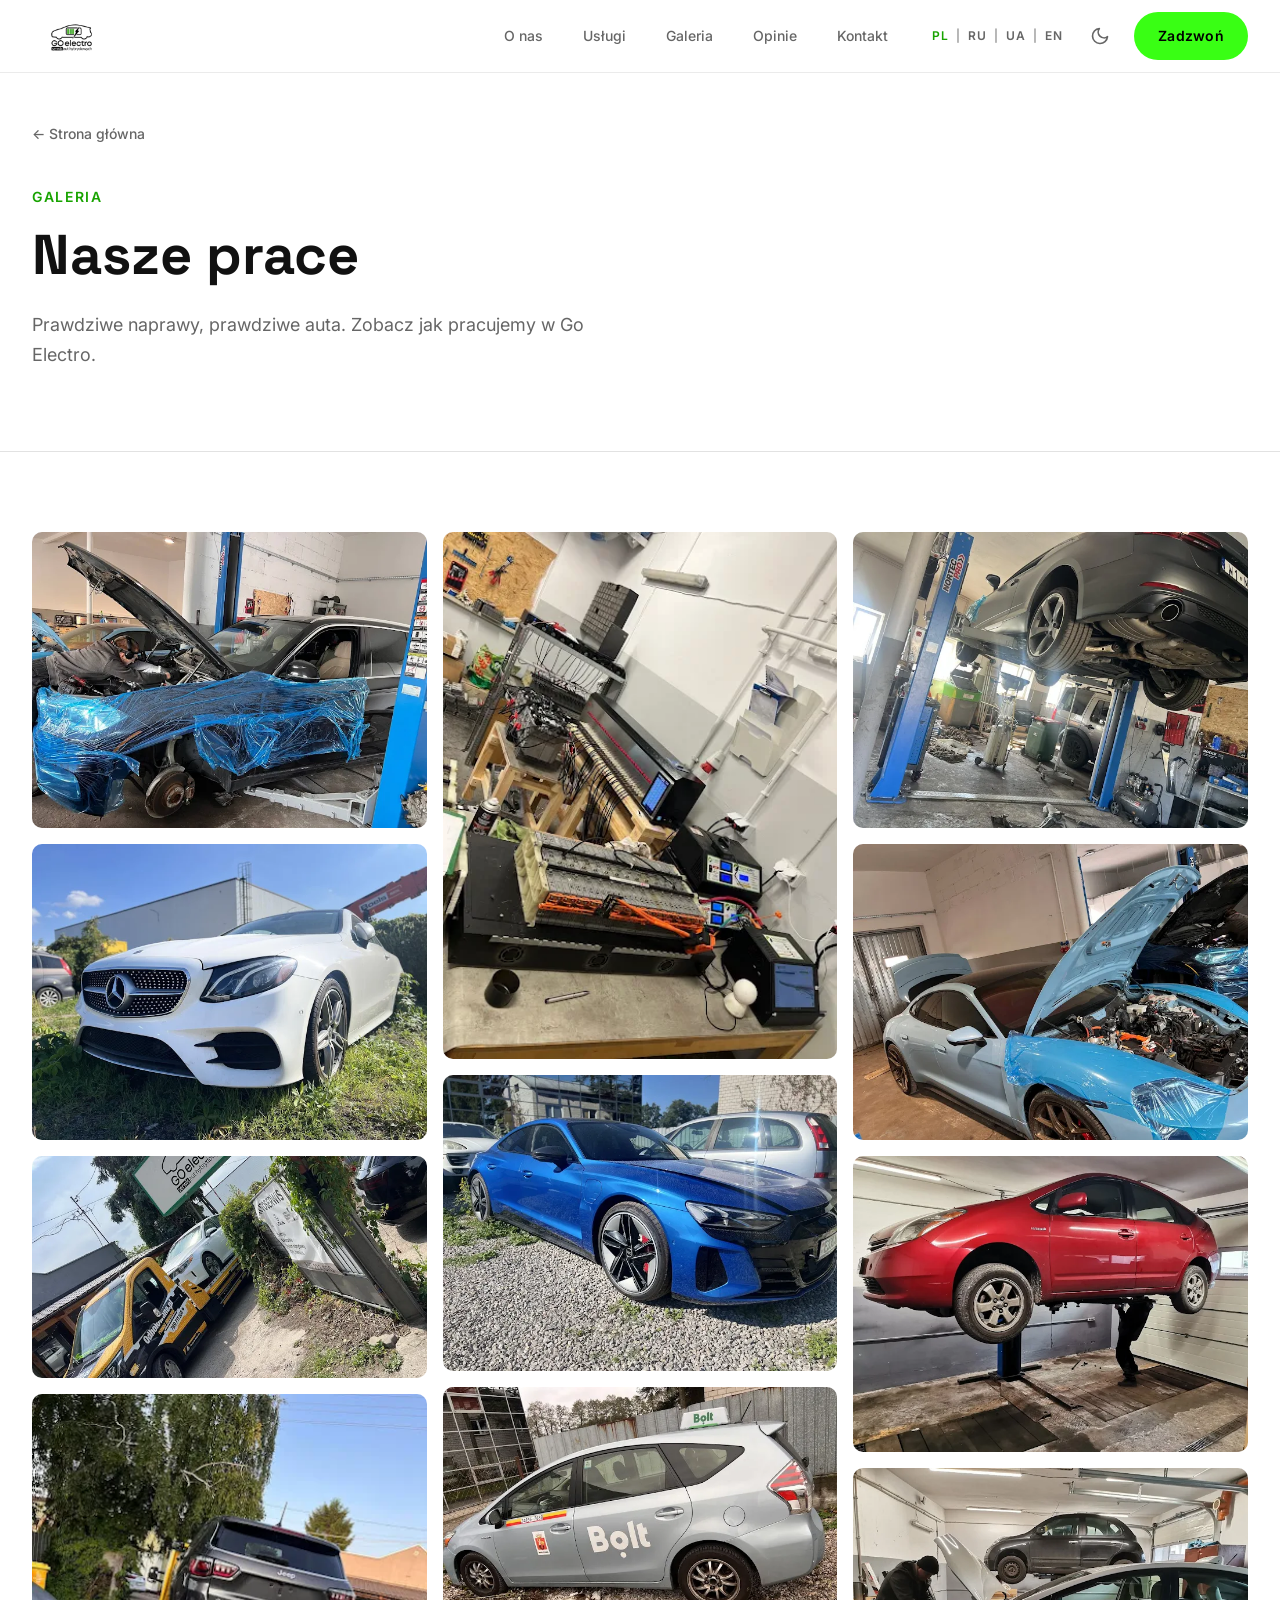
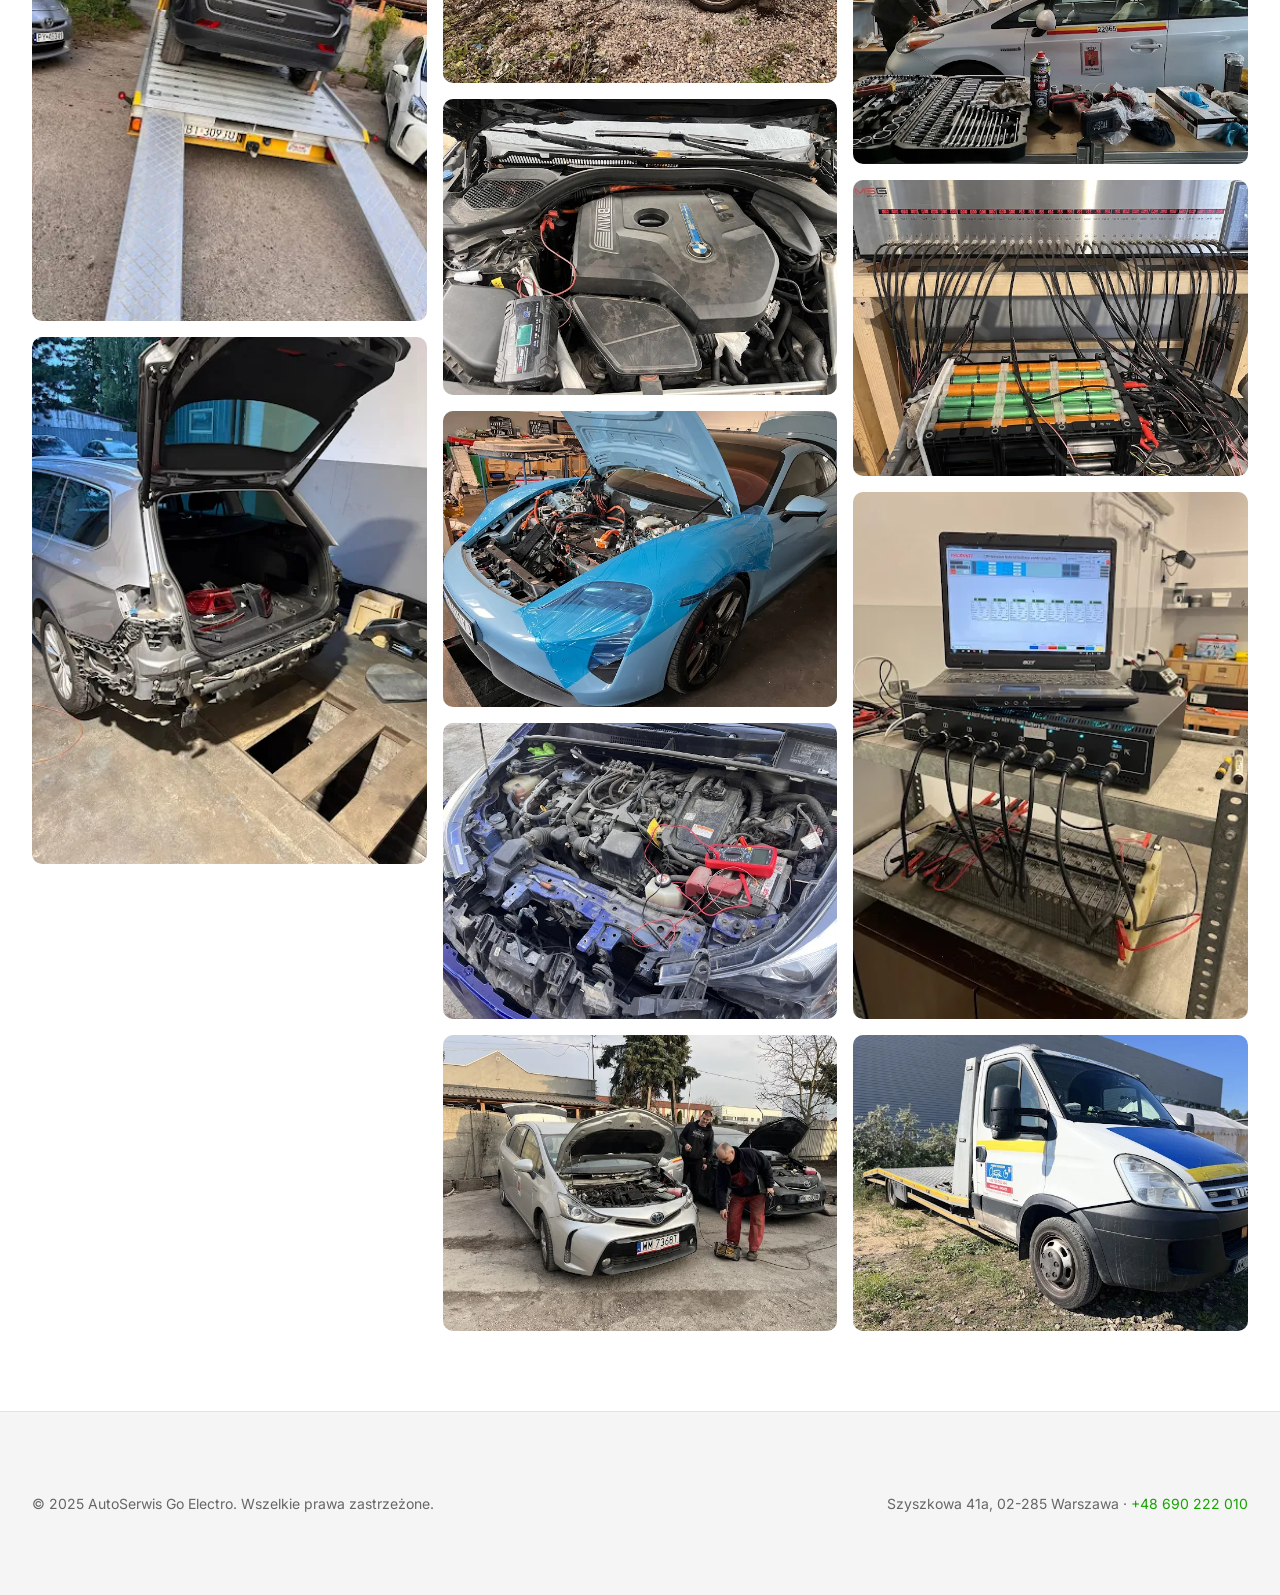
==== galeria.html @ cbf1beb3 "Kompleksowy redesign: karty usług ze zdjęciami, YouTube w O nas, 5 nowych podstron usług, 4 osobne s" ====
<!DOCTYPE html>
<html lang="pl" data-theme="light">
<head>
  <meta charset="UTF-8">
  <meta name="viewport" content="width=device-width, initial-scale=1.0">
  <title>Galeria – AutoSerwis Go Electro Warszawa</title>
  <meta name="description" content="Galeria zdjęć z warsztatu Go Electro – nasze prace, naprawiane auta hybrydowe i elektryczne w Warszawie Okęcie.">
  <link rel="preconnect" href="https://fonts.googleapis.com">
  <link rel="preconnect" href="https://fonts.gstatic.com" crossorigin>
  <link href="https://fonts.googleapis.com/css2?family=Inter:wght@400;500;600&family=Space+Grotesk:wght@500;600;700&display=swap" rel="stylesheet">
  <link rel="stylesheet" href="css/style.css">
  <link rel="stylesheet" href="css/subpage.css">
</head>
<body>
<header class="nav scrolled" id="nav">
  <div class="nav__inner container">
    <a href="index.html" class="nav__logo"><img src="assets/img/logo-transparent.png" alt="Go Electro" width="130" height="52"></a>
    <nav class="nav__links">
      <a href="o-nas.html">O nas</a>
      <a href="index.html#services">Usługi</a>
      <a href="galeria.html">Galeria</a>
      <a href="index.html#reviews">Opinie</a>
      <a href="kontakt.html">Kontakt</a>
    </nav>
    <div class="nav__tools">
      <div class="lang-switcher">
        <button class="lang-btn active" data-lang="pl">PL</button>
        <span>|</span>
        <button class="lang-btn" data-lang="ru">RU</button>
        <span>|</span>
        <button class="lang-btn" data-lang="ua">UA</button>
        <span>|</span>
        <button class="lang-btn" data-lang="en">EN</button>
      </div>
      <button class="theme-toggle" id="theme-toggle" aria-label="Przełącz motyw">
        <svg class="icon-moon" width="20" height="20" viewBox="0 0 24 24" fill="none" stroke="currentColor" stroke-width="2" stroke-linecap="round" stroke-linejoin="round"><path d="M21 12.79A9 9 0 1111.21 3 7 7 0 0021 12.79z"/></svg>
        <svg class="icon-sun"  width="20" height="20" viewBox="0 0 24 24" fill="none" stroke="currentColor" stroke-width="2" stroke-linecap="round" stroke-linejoin="round"><circle cx="12" cy="12" r="5"/><line x1="12" y1="1" x2="12" y2="3"/><line x1="12" y1="21" x2="12" y2="23"/><line x1="4.22" y1="4.22" x2="5.64" y2="5.64"/><line x1="18.36" y1="18.36" x2="19.78" y2="19.78"/><line x1="1" y1="12" x2="3" y2="12"/><line x1="21" y1="12" x2="23" y2="12"/><line x1="4.22" y1="19.78" x2="5.64" y2="18.36"/><line x1="18.36" y1="5.64" x2="19.78" y2="4.22"/></svg>
      </button>
      <a href="tel:+48690222010" class="btn btn--accent nav__cta"><span data-sub="cta">Zadzwoń</span></a>
    </div>
  </div>
</header>

<main>
  <section class="subpage-hero">
    <div class="container">
      <a href="index.html" class="subpage-back">← Strona główna</a>
      <p class="section__label">Galeria</p>
      <h1 class="subpage-hero__title">Nasze prace</h1>
      <p class="subpage-hero__sub">Prawdziwe naprawy, prawdziwe auta. Zobacz jak pracujemy w Go Electro.</p>
    </div>
  </section>

  <section class="section">
    <div class="container">
      <div class="gallery__grid" id="gallery-grid">
        <figure class="gallery__item"><img src="assets/img/gallery/g01.webp" alt="Warsztat Go Electro" loading="lazy"></figure>
        <figure class="gallery__item"><img src="assets/img/gallery/g02.webp" alt="Diagnostyka hybryd" loading="lazy"></figure>
        <figure class="gallery__item"><img src="assets/img/gallery/g03.webp" alt="Serwis silnika" loading="lazy"></figure>
        <figure class="gallery__item"><img src="assets/img/gallery/g04.webp" alt="Mechanik przy pracy" loading="lazy"></figure>
        <figure class="gallery__item"><img src="assets/img/gallery/g05.webp" alt="Toyota na podnośniku" loading="lazy"></figure>
        <figure class="gallery__item"><img src="assets/img/gallery/g06.webp" alt="Naprawa elektryki" loading="lazy"></figure>
        <figure class="gallery__item"><img src="assets/img/gallery/g07.webp" alt="Serwis Lexus" loading="lazy"></figure>
        <figure class="gallery__item"><img src="assets/img/gallery/g08.webp" alt="Wymiana rozrządu" loading="lazy"></figure>
        <figure class="gallery__item"><img src="assets/img/gallery/g09.webp" alt="Diagnostyka komputerowa" loading="lazy"></figure>
        <figure class="gallery__item"><img src="assets/img/gallery/g10.webp" alt="Mercedes w serwisie" loading="lazy"></figure>
        <figure class="gallery__item"><img src="assets/img/gallery/g11.webp" alt="Serwis BMW" loading="lazy"></figure>
        <figure class="gallery__item"><img src="assets/img/gallery/g12.webp" alt="Bateria HV" loading="lazy"></figure>
        <figure class="gallery__item"><img src="assets/img/gallery/g13.webp" alt="Naprawa hybrydy" loading="lazy"></figure>
        <figure class="gallery__item"><img src="assets/img/gallery/g14.webp" alt="Serwis elektryczny" loading="lazy"></figure>
        <figure class="gallery__item"><img src="assets/img/gallery/g15.webp" alt="Auto w warsztacie" loading="lazy"></figure>
        <figure class="gallery__item"><img src="assets/img/gallery/g16.webp" alt="Naprawa silnika" loading="lazy"></figure>
        <figure class="gallery__item"><img src="assets/img/gallery/g17.webp" alt="Wymiana oleju" loading="lazy"></figure>
        <figure class="gallery__item"><img src="assets/img/gallery/g18.webp" alt="Serwis hybrydy" loading="lazy"></figure>
        <figure class="gallery__item"><img src="assets/img/gallery/g19.webp" alt="Warsztat Go Electro" loading="lazy"></figure>
      </div>
    </div>
  </section>

  <!-- Lightbox -->
  <div class="lightbox" id="lightbox" aria-hidden="true" role="dialog" aria-label="Podgląd zdjęcia">
    <button class="lightbox__close" aria-label="Zamknij"><svg width="24" height="24" viewBox="0 0 24 24" fill="none" stroke="currentColor" stroke-width="2" stroke-linecap="round" stroke-linejoin="round"><line x1="18" y1="6" x2="6" y2="18"/><line x1="6" y1="6" x2="18" y2="18"/></svg></button>
    <button class="lightbox__prev" aria-label="Poprzednie"><svg width="24" height="24" viewBox="0 0 24 24" fill="none" stroke="currentColor" stroke-width="2" stroke-linecap="round" stroke-linejoin="round"><polyline points="15 18 9 12 15 6"/></svg></button>
    <div class="lightbox__img-wrap"><img src="" alt="" id="lightbox-img"></div>
    <button class="lightbox__next" aria-label="Następne"><svg width="24" height="24" viewBox="0 0 24 24" fill="none" stroke="currentColor" stroke-width="2" stroke-linecap="round" stroke-linejoin="round"><polyline points="9 18 15 12 9 6"/></svg></button>
  </div>
</main>

<footer class="footer">
  <div class="container">
    <div class="footer__bottom">
      <p>© 2025 AutoSerwis Go Electro. Wszelkie prawa zastrzeżone.</p>
      <p>Szyszkowa 41a, 02-285 Warszawa · <a href="tel:+48690222010">+48 690 222 010</a></p>
    </div>
  </div>
</footer>

<script>
/* Minimal lightbox for gallery page */
const html2 = document.documentElement;
html2.setAttribute('data-theme', localStorage.getItem('ge-theme') === 'dark' ? 'dark' : 'light');
document.getElementById('theme-toggle')?.addEventListener('click', () => {
  const d = html2.getAttribute('data-theme') === 'dark';
  html2.setAttribute('data-theme', d ? 'light' : 'dark');
  localStorage.setItem('ge-theme', d ? 'light' : 'dark');
});
/* language */
const lb = localStorage.getItem('ge-lang') || 'pl';
document.querySelectorAll('.lang-btn').forEach(b => {
  b.classList.toggle('active', b.dataset.lang === lb);
  b.addEventListener('click', () => {
    document.querySelectorAll('.lang-btn').forEach(x => x.classList.remove('active'));
    b.classList.add('active');
    localStorage.setItem('ge-lang', b.dataset.lang);
  });
});
/* lightbox */
const items = Array.from(document.querySelectorAll('.gallery__item img'));
const lightbox = document.getElementById('lightbox');
const lbImg = document.getElementById('lightbox-img');
let cur = 0;
function openLb(i) { cur = i; lbImg.src = items[i].src; lbImg.alt = items[i].alt; lightbox.classList.add('open'); lightbox.setAttribute('aria-hidden','false'); }
function closeLb() { lightbox.classList.remove('open'); lightbox.setAttribute('aria-hidden','true'); }
items.forEach((img, i) => img.parentElement.addEventListener('click', () => openLb(i)));
document.querySelector('.lightbox__close').addEventListener('click', closeLb);
document.querySelector('.lightbox__prev').addEventListener('click', () => openLb((cur - 1 + items.length) % items.length));
document.querySelector('.lightbox__next').addEventListener('click', () => openLb((cur + 1) % items.length));
lightbox.addEventListener('click', e => { if (e.target === lightbox) closeLb(); });
document.addEventListener('keydown', e => { if (!lightbox.classList.contains('open')) return; if (e.key === 'Escape') closeLb(); if (e.key === 'ArrowLeft') openLb((cur-1+items.length)%items.length); if (e.key === 'ArrowRight') openLb((cur+1)%items.length); });
</script>
</body>
</html>
---- css/style.css ----
/* ============================================================
   DESIGN TOKENS — light (default) + dark mode
   ============================================================ */
:root {
  --c-bg:           #ffffff;
  --c-bg-alt:       #f5f5f5;
  --c-surface:      #ffffff;
  --c-surface-2:    #f0f0f0;
  --c-border:       #e2e2e2;
  --c-accent:       #18a300;
  --c-accent-btn:   #39FF14;
  --c-accent-glow:  rgba(24,163,0,0.10);
  --c-text:         #111111;
  --c-text-muted:   #666666;
  --c-white:        #ffffff;
  --c-nav-bg:       rgba(255,255,255,0.96);
  --c-nav-border:   rgba(0,0,0,0.08);

  --font-display: 'Space Grotesk', sans-serif;
  --font-body:    'Inter', sans-serif;

  --text-sm:    0.875rem;
  --text-base:  1rem;
  --text-lg:    1.125rem;
  --text-xl:    1.375rem;
  --text-2xl:   1.75rem;
  --text-3xl:   2.25rem;
  --text-hero:  clamp(2.75rem, 7vw, 5.5rem);

  --sp-xs:  0.5rem;
  --sp-sm:  1rem;
  --sp-md:  1.5rem;
  --sp-lg:  2.5rem;
  --sp-xl:  5rem;
  --sp-2xl: 8rem;

  --r-sm:   4px;
  --r-md:   10px;
  --r-lg:   20px;
  --r-pill: 9999px;

  --ease:       cubic-bezier(0.16, 1, 0.3, 1);
  --dur-fast:   180ms;
  --dur-base:   340ms;

  --shadow-sm:   0 1px 4px rgba(0,0,0,0.08);
  --shadow-card: 0 4px 24px rgba(0,0,0,0.08);
  --shadow-glow: 0 0 28px rgba(57,255,20,0.35);

  --container:    1280px;
  --gutter:       clamp(1rem, 4vw, 2rem);
}

[data-theme="dark"] {
  --c-bg:           #0a0a0a;
  --c-bg-alt:       #111111;
  --c-surface:      #111111;
  --c-surface-2:    #1a1a1a;
  --c-border:       #242424;
  --c-accent:       #39FF14;
  --c-accent-btn:   #39FF14;
  --c-accent-glow:  rgba(57,255,20,0.12);
  --c-text:         #f0f0f0;
  --c-text-muted:   #888888;
  --c-nav-bg:       rgba(17,17,17,0.96);
  --c-nav-border:   rgba(255,255,255,0.06);
  --shadow-card:    0 4px 32px rgba(0,0,0,0.55);
}

/* ============================================================
   RESET & BASE
   ============================================================ */
*, *::before, *::after { box-sizing: border-box; margin: 0; padding: 0; }

html {
  scroll-behavior: smooth;
  scroll-padding-top: 72px;
}

body {
  background: var(--c-bg);
  color: var(--c-text);
  font-family: var(--font-body);
  font-size: var(--text-base);
  line-height: 1.65;
  -webkit-font-smoothing: antialiased;
  overflow-x: hidden;
  transition: background var(--dur-base) var(--ease), color var(--dur-base) var(--ease);
}

img, video, iframe { display: block; max-width: 100%; }
a { color: inherit; text-decoration: none; }
blockquote { font-style: italic; }
button { cursor: pointer; border: none; background: none; font: inherit; }

/* ============================================================
   UTILITIES
   ============================================================ */
.container {
  width: 100%;
  max-width: var(--container);
  margin-inline: auto;
  padding-inline: var(--gutter);
}

.section          { padding-block: var(--sp-xl); }
.section--alt     { background: var(--c-bg-alt); }

.section__label {
  font-size: var(--text-sm);
  font-weight: 600;
  letter-spacing: 0.12em;
  text-transform: uppercase;
  color: var(--c-accent);
  margin-bottom: var(--sp-sm);
}

.section__title {
  font-family: var(--font-display);
  font-size: var(--text-3xl);
  font-weight: 700;
  line-height: 1.15;
  color: var(--c-text);
  margin-bottom: var(--sp-md);
}

.section__sub {
  font-size: var(--text-lg);
  color: var(--c-text-muted);
  max-width: 540px;
  margin-bottom: var(--sp-lg);
}

.text-muted { color: var(--c-text-muted); }

/* ============================================================
   BUTTONS
   ============================================================ */
.btn {
  display: inline-flex;
  align-items: center;
  gap: var(--sp-xs);
  padding: 0.75rem 1.5rem;
  border-radius: var(--r-pill);
  font-family: var(--font-body);
  font-size: var(--text-sm);
  font-weight: 600;
  letter-spacing: 0.02em;
  transition: all var(--dur-base) var(--ease);
  white-space: nowrap;
}

.btn--accent {
  background: var(--c-accent-btn);
  color: #000;
}
.btn--accent:hover, .btn--accent:focus-visible {
  box-shadow: var(--shadow-glow);
  transform: translateY(-2px);
}

.btn--outline {
  background: transparent;
  color: var(--c-text);
  border: 1.5px solid var(--c-border);
}
.btn--outline:hover, .btn--outline:focus-visible {
  border-color: var(--c-accent);
  color: var(--c-accent);
  transform: translateY(-2px);
}

.btn--outline-white {
  background: transparent;
  color: #fff;
  border: 1.5px solid rgba(255,255,255,0.5);
}
.btn--outline-white:hover {
  border-color: #fff;
  background: rgba(255,255,255,0.1);
  transform: translateY(-2px);
}

.btn--lg { padding: 1rem 2rem; font-size: var(--text-base); }

/* ============================================================
   NAV
   ============================================================ */
.nav {
  position: fixed;
  top: 0; left: 0; right: 0;
  z-index: 1000;
  transition: background var(--dur-base) var(--ease),
              box-shadow var(--dur-base) var(--ease);
}

.nav.scrolled {
  background: var(--c-nav-bg);
  backdrop-filter: blur(16px);
  -webkit-backdrop-filter: blur(16px);
  box-shadow: 0 1px 0 var(--c-nav-border);
}

.nav__inner {
  display: flex;
  align-items: center;
  gap: var(--sp-md);
  height: 72px;
}

.nav__logo img {
  height: 80px;
  width: auto;
}

[data-theme="dark"] .nav__logo img,
[data-theme="dark"] .footer__logo img {
  filter: brightness(0) invert(1);
}

.nav__links {
  display: flex;
  align-items: center;
  gap: var(--sp-lg);
  margin-left: auto;
}

.nav__links a {
  font-size: var(--text-sm);
  font-weight: 500;
  color: var(--c-text-muted);
  position: relative;
  transition: color var(--dur-fast) var(--ease);
}
.nav__links a::after {
  content: '';
  position: absolute;
  bottom: -4px; left: 0; right: 0;
  height: 2px;
  background: var(--c-accent);
  transform: scaleX(0);
  transition: transform var(--dur-fast) var(--ease);
  border-radius: 2px;
}
.nav__links a:hover { color: var(--c-text); }
.nav__links a:hover::after { transform: scaleX(1); }

/* Nav on hero (transparent) — white links */
.nav:not(.scrolled) .nav__links a { color: rgba(255,255,255,0.75); }
.nav:not(.scrolled) .nav__links a:hover { color: #fff; }

.nav__tools {
  display: flex;
  align-items: center;
  gap: var(--sp-sm);
  margin-left: var(--sp-sm);
}

/* Language switcher */
.lang-switcher {
  display: flex;
  align-items: center;
  gap: 4px;
  font-size: 0.75rem;
  color: var(--c-text-muted);
}

.nav:not(.scrolled) .lang-switcher { color: rgba(255,255,255,0.5); }

.lang-btn {
  font-size: 0.75rem;
  font-weight: 600;
  font-family: var(--font-body);
  color: var(--c-text-muted);
  padding: 2px 4px;
  border-radius: var(--r-sm);
  transition: color var(--dur-fast) var(--ease);
  letter-spacing: 0.04em;
}
.lang-btn:hover { color: var(--c-text); }
.lang-btn.active { color: var(--c-accent); }
.nav:not(.scrolled) .lang-btn { color: rgba(255,255,255,0.5); }
.nav:not(.scrolled) .lang-btn.active { color: var(--c-accent-btn); }

/* Dark mode toggle */
.theme-toggle {
  width: 36px;
  height: 36px;
  display: flex;
  align-items: center;
  justify-content: center;
  color: var(--c-text-muted);
  border-radius: 50%;
  transition: background var(--dur-fast) var(--ease), color var(--dur-fast) var(--ease);
}
.theme-toggle:hover { background: var(--c-surface-2); color: var(--c-text); }

.nav:not(.scrolled) .theme-toggle { color: rgba(255,255,255,0.7); }
.nav:not(.scrolled) .theme-toggle:hover { background: rgba(255,255,255,0.1); color: #fff; }

.icon-sun  { display: none; }
.icon-moon { display: block; }
[data-theme="dark"] .icon-sun  { display: block; }
[data-theme="dark"] .icon-moon { display: none; }

/* Hamburger */
.nav__hamburger {
  display: none;
  flex-direction: column;
  gap: 5px;
  padding: 4px;
}
.nav__hamburger span {
  display: block;
  width: 24px; height: 2px;
  background: var(--c-text);
  border-radius: 2px;
  transition: all var(--dur-fast) var(--ease);
}
.nav:not(.scrolled) .nav__hamburger span { background: #fff; }

.nav__hamburger[aria-expanded="true"] span:nth-child(1) { transform: translateY(7px) rotate(45deg); }
.nav__hamburger[aria-expanded="true"] span:nth-child(2) { opacity: 0; }
.nav__hamburger[aria-expanded="true"] span:nth-child(3) { transform: translateY(-7px) rotate(-45deg); }

.nav__mobile {
  display: none;
  flex-direction: column;
  background: var(--c-bg);
  padding: var(--sp-md) var(--gutter) var(--sp-lg);
  border-top: 1px solid var(--c-border);
}
.nav__mobile.open { display: flex; }

.nav__mobile-lang {
  display: flex;
  align-items: center;
  gap: 6px;
  padding-bottom: var(--sp-md);
  border-bottom: 1px solid var(--c-border);
  margin-bottom: var(--sp-sm);
  color: var(--c-text-muted);
  font-size: 0.75rem;
}

.nav__mobile a {
  padding: var(--sp-sm) 0;
  font-size: var(--text-lg);
  font-weight: 500;
  border-bottom: 1px solid var(--c-border);
  color: var(--c-text);
}
.nav__mobile .btn {
  margin-top: var(--sp-md);
  justify-content: center;
  width: 100%;
}

/* ============================================================
   HERO
   ============================================================ */
.hero {
  position: relative;
  min-height: 100svh;
  display: flex;
  align-items: center;
  overflow: hidden;
}

/* Ken Burns slideshow */
.hero__slides {
  position: absolute;
  inset: 0;
  z-index: 0;
  background: #ffffff;
}

.hero__slide {
  position: absolute;
  inset: 0;
  background-size: cover;
  background-position: center;
  opacity: 0;
  animation: kenBurns 15s ease-in-out infinite;
  will-change: transform, opacity;
}

.hero__slide--1 {
  background-image: url('../assets/img/hero-1.webp');
  animation-delay: -1s;
}
.hero__slide--2 {
  background-image: url('../assets/img/hero-2.webp');
  animation-delay: 4s;
}
.hero__slide--3 {
  background-image: url('../assets/img/hero-3.webp');
  animation-delay: 9s;
}

@keyframes kenBurns {
  0%     { opacity: 0;   transform: scale(1.00); }
  6.67%  { opacity: 1;   transform: scale(1.02); }
  33.33% { opacity: 1;   transform: scale(1.08); }
  40%    { opacity: 0;   transform: scale(1.08); }
  100%   { opacity: 0;   transform: scale(1.00); }
}

.hero__overlay {
  position: absolute;
  inset: 0;
  background: linear-gradient(
    to right,
    rgba(0,0,0,0.75) 0%,
    rgba(0,0,0,0.40) 60%,
    rgba(0,0,0,0.10) 100%
  );
}

/* Smooth transition hero → white section */
.hero::after {
  content: '';
  position: absolute;
  bottom: 0; left: 0; right: 0;
  height: 100px;
  background: linear-gradient(to bottom, transparent, var(--c-bg));
  z-index: 2;
  pointer-events: none;
}

.hero__content {
  position: relative;
  z-index: 1;
  padding-top: 96px;
  padding-bottom: var(--sp-2xl);
  max-width: 680px;
}

.hero__title {
  font-family: var(--font-display);
  font-size: var(--text-hero);
  font-weight: 700;
  line-height: 1.05;
  color: #ffffff;
  letter-spacing: -0.02em;
  margin-bottom: var(--sp-md);
  text-shadow: 0 2px 8px rgba(0,0,0,0.50);
}
.hero__title em {
  font-style: normal;
  color: var(--c-accent-btn);
  text-shadow: 0 2px 12px rgba(0,0,0,0.40);
}

.hero__sub {
  font-size: var(--text-lg);
  color: rgba(255,255,255,0.90);
  margin-bottom: var(--sp-lg);
  max-width: 460px;
  line-height: 1.7;
  text-shadow: 0 1px 6px rgba(0,0,0,0.45);
}

.hero__actions {
  display: flex;
  gap: var(--sp-sm);
  flex-wrap: wrap;
}

.hero__scroll-hint {
  position: absolute;
  bottom: var(--sp-lg);
  left: 50%;
  transform: translateX(-50%);
  z-index: 3;
}
.hero__scroll-hint span {
  display: block;
  width: 1px; height: 48px;
  background: linear-gradient(to bottom, transparent, var(--c-accent-btn));
  animation: scrollHint 2s ease-in-out infinite;
}
@keyframes scrollHint {
  0%, 100% { opacity: 0; transform: scaleY(0); transform-origin: top; }
  50%       { opacity: 1; transform: scaleY(1); transform-origin: top; }
}

/* ============================================================
   ABOUT
   ============================================================ */
.about__grid {
  display: grid;
  grid-template-columns: 1fr 340px;
  gap: var(--sp-2xl);
  align-items: start;
}

.about__desc {
  color: var(--c-text-muted);
  font-size: var(--text-lg);
  line-height: 1.75;
  margin-bottom: var(--sp-lg);
}

.about__pillars {
  display: flex;
  flex-direction: column;
  gap: var(--sp-md);
}

.about__pillar {
  display: flex;
  gap: var(--sp-md);
  align-items: flex-start;
}

.about__pillar-icon {
  flex-shrink: 0;
  width: 48px; height: 48px;
  display: flex;
  align-items: center;
  justify-content: center;
  background: var(--c-accent-glow);
  border: 1px solid color-mix(in srgb, var(--c-accent) 25%, transparent);
  border-radius: var(--r-md);
  color: var(--c-accent);
}

.about__pillar strong {
  display: block;
  font-family: var(--font-display);
  font-size: var(--text-lg);
  font-weight: 600;
  color: var(--c-text);
  margin-bottom: 4px;
}
.about__pillar p {
  font-size: var(--text-sm);
  color: var(--c-text-muted);
  line-height: 1.65;
}

.about__video {
  border-radius: var(--r-lg);
  overflow: hidden;
  border: 1px solid var(--c-border);
  box-shadow: var(--shadow-card);
  background: #000;
  position: sticky;
  top: 88px;
}
.about__video iframe {
  display: block;
  width: 100%;
  aspect-ratio: 9 / 16;
  border: none;
}

/* ============================================================
   SERVICES
   ============================================================ */
.services__grid {
  display: grid;
  grid-template-columns: repeat(4, 1fr);
  gap: var(--sp-md);
}

.service-card {
  background: var(--c-surface);
  border: 1px solid var(--c-border);
  border-radius: var(--r-lg);
  padding: 0;
  overflow: hidden;
  transition: border-color var(--dur-base) var(--ease),
              transform var(--dur-base) var(--ease),
              box-shadow var(--dur-base) var(--ease);
  display: block;
  color: inherit;
}

.service-card:hover {
  border-color: color-mix(in srgb, var(--c-accent) 50%, transparent);
  transform: translateY(-4px);
  box-shadow: var(--shadow-card);
}

.service-card__img {
  width: 100%;
  height: 180px;
  object-fit: cover;
  display: block;
  transition: transform var(--dur-base) var(--ease);
}
.service-card:hover .service-card__img { transform: scale(1.04); }

.service-card__body {
  padding: var(--sp-md);
}

.service-card h3 {
  font-family: var(--font-display);
  font-size: var(--text-lg);
  font-weight: 600;
  color: var(--c-text);
  margin-bottom: 8px;
  line-height: 1.3;
}
.service-card p {
  font-size: var(--text-sm);
  color: var(--c-text-muted);
  line-height: 1.65;
}

/* ============================================================
   BRANDS — MARQUEE
   ============================================================ */
.brands { padding-block: var(--sp-xl); }

.brands__marquee-wrap {
  overflow: hidden;
  margin-block: var(--sp-lg);
  mask: linear-gradient(to right, transparent 0%, black 8%, black 92%, transparent 100%);
  -webkit-mask: linear-gradient(to right, transparent 0%, black 8%, black 92%, transparent 100%);
}

.brands__marquee {
  display: flex;
  gap: 3rem;
  width: max-content;
  animation: marquee 22s linear infinite;
}

.brands__marquee span {
  font-family: var(--font-display);
  font-size: clamp(1.25rem, 2.5vw, 1.75rem);
  font-weight: 600;
  color: var(--c-text-muted);
  letter-spacing: 0.05em;
  text-transform: uppercase;
  white-space: nowrap;
  transition: color var(--dur-fast) var(--ease);
}
.brands__marquee span:hover { color: var(--c-text); }
.brands__more { color: var(--c-accent) !important; font-style: italic; }

@keyframes marquee {
  from { transform: translateX(0); }
  to   { transform: translateX(-50%); }
}

.brands__sub {
  font-size: var(--text-base);
  color: var(--c-text-muted);
  line-height: 1.7;
  max-width: 720px;
}

/* ============================================================
   EWAKUACJA
   ============================================================ */
.evac__grid {
  display: grid;
  grid-template-columns: 1fr 1.2fr;
  gap: var(--sp-2xl);
  align-items: center;
}

.evac__desc {
  font-size: var(--text-lg);
  color: var(--c-text-muted);
  line-height: 1.75;
  margin-bottom: var(--sp-sm);
}

.evac__price {
  margin-bottom: var(--sp-lg);
}

.evac__price-tag {
  display: inline-block;
  font-family: var(--font-display);
  font-size: var(--text-xl);
  font-weight: 600;
  color: var(--c-accent);
}

.evac__photos {
  display: grid;
  grid-template-columns: 1fr;
  gap: var(--sp-sm);
}

.evac__photo--main {
  width: 100%;
  height: 300px;
  object-fit: cover;
  border-radius: var(--r-lg);
  box-shadow: var(--shadow-card);
}

.evac__photos-sm {
  display: grid;
  grid-template-columns: 1fr 1fr;
  gap: var(--sp-sm);
}

.evac__photos-sm img {
  width: 100%;
  height: 160px;
  object-fit: cover;
  border-radius: var(--r-md);
  box-shadow: var(--shadow-card);
}

/* ============================================================
   VIDEO
   ============================================================ */
.video__grid {
  display: grid;
  grid-template-columns: repeat(5, 1fr);
  gap: var(--sp-md);
}

.video__item {
  position: relative;
  aspect-ratio: 9 / 16;
  background: var(--c-surface-2);
  border-radius: var(--r-lg);
  overflow: hidden;
  border: 1px solid var(--c-border);
}
.video__item iframe {
  position: absolute;
  inset: 0;
  width: 100%; height: 100%;
  border: none;
}

/* ============================================================
   GALLERY
   ============================================================ */
.gallery__grid {
  columns: 3;
  column-gap: var(--sp-sm);
}

.gallery__item {
  break-inside: avoid;
  margin-bottom: var(--sp-sm);
  overflow: hidden;
  border-radius: var(--r-md);
  cursor: pointer;
}
.gallery__item img {
  width: 100%; height: auto;
  display: block;
  transition: transform var(--dur-base) var(--ease);
}
.gallery__item:hover img { transform: scale(1.04); }
.gallery__item--hidden { display: none; }

.gallery__more { text-align: center; margin-top: var(--sp-lg); }

/* Lightbox */
.lightbox {
  position: fixed;
  inset: 0;
  z-index: 2000;
  background: rgba(0,0,0,0.97);
  display: flex;
  align-items: center;
  justify-content: center;
  opacity: 0;
  pointer-events: none;
  transition: opacity var(--dur-base) var(--ease);
}
.lightbox.open { opacity: 1; pointer-events: all; }

.lightbox__img-wrap img {
  max-width: 90vw;
  max-height: 90vh;
  object-fit: contain;
  border-radius: var(--r-md);
  transition: opacity 0.12s ease;
}

.lightbox__close,
.lightbox__prev,
.lightbox__next {
  position: absolute;
  background: rgba(255,255,255,0.10);
  color: #fff;
  border-radius: 50%;
  width: 48px; height: 48px;
  display: flex;
  align-items: center;
  justify-content: center;
  transition: background var(--dur-fast) var(--ease);
}
.lightbox__close:hover,
.lightbox__prev:hover,
.lightbox__next:hover { background: rgba(255,255,255,0.22); }

.lightbox__close { top: var(--sp-lg); right: var(--sp-lg); }
.lightbox__prev  { left: var(--sp-lg); top: 50%; transform: translateY(-50%); }
.lightbox__next  { right: var(--sp-lg); top: 50%; transform: translateY(-50%); }

/* ============================================================
   REVIEWS
   ============================================================ */
.reviews__summary {
  display: flex;
  align-items: center;
  gap: var(--sp-md);
  margin-bottom: var(--sp-lg);
}

.reviews__score {
  font-family: var(--font-display);
  font-size: 3.5rem;
  font-weight: 700;
  line-height: 1;
  color: var(--c-text);
}

.reviews__stars {
  font-size: 1.3rem;
  color: var(--c-accent);
  letter-spacing: 3px;
  line-height: 1;
  margin-bottom: 4px;
}

.reviews__count {
  font-size: var(--text-sm);
  color: var(--c-text-muted);
}

.reviews__grid {
  display: grid;
  grid-template-columns: repeat(3, 1fr);
  gap: var(--sp-md);
}

.review-card {
  background: var(--c-surface);
  border: 1px solid var(--c-border);
  border-radius: var(--r-lg);
  padding: var(--sp-lg);
  box-shadow: var(--shadow-sm);
  transition: border-color var(--dur-base) var(--ease),
              box-shadow var(--dur-base) var(--ease);
}
.review-card:hover {
  border-color: color-mix(in srgb, var(--c-accent) 40%, transparent);
  box-shadow: var(--shadow-card);
}

.review-card__stars {
  color: var(--c-accent);
  font-size: 1.1rem;
  letter-spacing: 2px;
  margin-bottom: var(--sp-sm);
}

.review-card blockquote {
  font-size: var(--text-base);
  line-height: 1.7;
  color: var(--c-text-muted);
  margin-bottom: var(--sp-md);
}

.review-card__author {
  font-family: var(--font-display);
  font-size: var(--text-sm);
  font-weight: 600;
  color: var(--c-text);
}

/* ============================================================
   CONTACT
   ============================================================ */
.contact__grid {
  display: grid;
  grid-template-columns: 1fr 1.4fr;
  gap: var(--sp-2xl);
  align-items: start;
}

.contact__block {
  display: flex;
  gap: var(--sp-md);
  align-items: flex-start;
  padding-bottom: var(--sp-lg);
  border-bottom: 1px solid var(--c-border);
  margin-bottom: var(--sp-lg);
}

.contact__icon { color: var(--c-accent); flex-shrink: 0; margin-top: 2px; }

.contact__block strong {
  display: block;
  font-family: var(--font-display);
  font-size: var(--text-sm);
  font-weight: 600;
  color: var(--c-text);
  margin-bottom: 4px;
  text-transform: uppercase;
  letter-spacing: 0.06em;
}
.contact__block p {
  font-size: var(--text-base);
  color: var(--c-text-muted);
  line-height: 1.6;
}

.contact__tel {
  font-family: var(--font-display);
  font-size: var(--text-2xl);
  font-weight: 600;
  color: var(--c-accent);
  transition: opacity var(--dur-fast) var(--ease);
}
.contact__tel:hover { opacity: 0.75; }

.contact__cta { margin-top: var(--sp-md); }

.contact__map {
  border-radius: var(--r-lg);
  overflow: hidden;
  border: 1px solid var(--c-border);
  box-shadow: var(--shadow-card);
}
.contact__map iframe {
  width: 100%; height: 420px;
  border: none;
  display: block;
}

/* ============================================================
   FOOTER
   ============================================================ */
.footer {
  background: var(--c-bg-alt);
  padding-block: var(--sp-xl);
  border-top: 1px solid var(--c-border);
}

.footer__top {
  display: flex;
  align-items: center;
  justify-content: space-between;
  padding-bottom: var(--sp-lg);
  border-bottom: 1px solid var(--c-border);
  margin-bottom: var(--sp-lg);
  gap: var(--sp-md);
  flex-wrap: wrap;
}

.footer__logo img { height: 38px; width: auto; }

.footer__social {
  display: flex;
  align-items: center;
  gap: var(--sp-md);
}
.footer__social a {
  color: var(--c-text-muted);
  display: flex;
  align-items: center;
  transition: color var(--dur-fast) var(--ease);
}
.footer__social a:hover { color: var(--c-accent); }

.footer__bottom {
  display: flex;
  align-items: center;
  justify-content: space-between;
  gap: var(--sp-md);
  flex-wrap: wrap;
  font-size: var(--text-sm);
  color: var(--c-text-muted);
}
.footer__bottom a { color: var(--c-accent); }
.footer__bottom a:hover { opacity: 0.8; }

/* ============================================================
   MOBILE STICKY CTA
   ============================================================ */
.mobile-cta {
  display: none;
  position: fixed;
  bottom: 0;
  left: 0;
  right: 0;
  width: 100%;
  z-index: 999;
  background: var(--c-accent-btn);
  color: #000;
  font-family: var(--font-body);
  font-size: 1rem;
  font-weight: 700;
  padding: 1rem var(--gutter);
  border-radius: 0;
  box-shadow: 0 -2px 16px rgba(57,255,20,0.30);
  align-items: center;
  justify-content: center;
  gap: var(--sp-xs);
  white-space: nowrap;
  transition: opacity var(--dur-fast) var(--ease);
}
.mobile-cta:active { opacity: 0.85; }

/* ============================================================
   RESPONSIVE
   ============================================================ */
@media (max-width: 1200px) {
  .services__grid { grid-template-columns: repeat(2, 1fr); }
  .video__grid    { grid-template-columns: repeat(3, 1fr); }
}

@media (max-width: 960px) {
  .nav__links, .nav__tools { display: none; }
  .nav__hamburger { display: flex; margin-left: auto; }
  .about__grid   { grid-template-columns: 1fr; gap: var(--sp-xl); }
  .about__video  { position: static; max-width: 360px; margin: 0 auto; }
  .evac__grid    { grid-template-columns: 1fr; }
  .reviews__grid { grid-template-columns: repeat(2, 1fr); }
  .contact__grid { grid-template-columns: 1fr; }
  .contact__map iframe { height: 300px; }
}

@media (max-width: 640px) {
  .section         { padding-block: 4rem; }
  .services__grid  { grid-template-columns: 1fr; }
  .video__grid     { grid-template-columns: repeat(2, 1fr); }
  .gallery__grid   { columns: 2; }
  .reviews__grid   { grid-template-columns: 1fr; }
  .reviews__summary{ flex-direction: column; align-items: flex-start; gap: var(--sp-sm); }
  .hero__actions   { flex-direction: column; }
  .hero__actions .btn { width: 100%; justify-content: center; }
  .footer__top     { flex-direction: column; align-items: flex-start; }
  .footer__bottom  { flex-direction: column; gap: 4px; }
  .evac__photos-sm { grid-template-columns: 1fr; }
  .mobile-cta      { display: flex; }
  .nav__logo img   { height: 60px; }
  /* padding dla fixed CTA na dole */
  body             { padding-bottom: 56px; }
}

@media (max-width: 420px) {
  .video__grid   { grid-template-columns: 1fr; }
  .gallery__grid { columns: 1; }
}
---- css/subpage.css ----
.subpage-hero {
  padding-top: 120px;
  padding-bottom: var(--sp-xl);
  border-bottom: 1px solid var(--c-border);
}

.subpage-back {
  display: inline-flex;
  align-items: center;
  gap: 6px;
  font-size: var(--text-sm);
  font-weight: 500;
  color: var(--c-text-muted);
  margin-bottom: var(--sp-lg);
  transition: color var(--dur-fast) var(--ease);
}
.subpage-back:hover { color: var(--c-accent); }

.subpage-hero__icon {
  width: 64px; height: 64px;
  display: flex;
  align-items: center;
  justify-content: center;
  background: var(--c-accent-glow);
  border: 1px solid color-mix(in srgb, var(--c-accent) 25%, transparent);
  border-radius: var(--r-lg);
  color: var(--c-accent);
  margin-bottom: var(--sp-md);
}

.subpage-hero__title {
  font-family: var(--font-display);
  font-size: clamp(2rem, 5vw, 3.5rem);
  font-weight: 700;
  line-height: 1.1;
  color: var(--c-text);
  margin-bottom: var(--sp-md);
  max-width: 700px;
}

.subpage-hero__sub {
  font-size: var(--text-lg);
  color: var(--c-text-muted);
  max-width: 560px;
  line-height: 1.7;
}

.subpage-content {
  display: grid;
  grid-template-columns: 1fr 340px;
  gap: var(--sp-2xl);
  align-items: start;
}

.subpage-text h2 {
  font-family: var(--font-display);
  font-size: var(--text-2xl);
  font-weight: 600;
  color: var(--c-text);
  margin-bottom: var(--sp-sm);
  margin-top: var(--sp-xl);
}
.subpage-text h2:first-child { margin-top: 0; }

.subpage-text p {
  color: var(--c-text-muted);
  line-height: 1.75;
  margin-bottom: var(--sp-sm);
  font-size: var(--text-lg);
}

.subpage-text ul {
  list-style: none;
  padding: 0;
  margin-bottom: var(--sp-md);
  display: flex;
  flex-direction: column;
  gap: var(--sp-sm);
}

.subpage-text ul li {
  padding-left: 1.5rem;
  position: relative;
  color: var(--c-text-muted);
  line-height: 1.65;
}
.subpage-text ul li::before {
  content: '';
  position: absolute;
  left: 0;
  top: 0.55em;
  width: 6px; height: 6px;
  border-radius: 50%;
  background: var(--c-accent);
}

.subpage-cta-card {
  background: var(--c-bg-alt);
  border: 1px solid var(--c-border);
  border-radius: var(--r-lg);
  padding: var(--sp-lg);
  position: sticky;
  top: 96px;
}

.subpage-cta-card h3 {
  font-family: var(--font-display);
  font-size: var(--text-2xl);
  font-weight: 700;
  color: var(--c-text);
  margin-bottom: var(--sp-sm);
}

.subpage-cta-card p {
  color: var(--c-text-muted);
  font-size: var(--text-base);
  line-height: 1.6;
  margin-bottom: var(--sp-md);
}

.subpage-cta-card .btn { width: 100%; justify-content: center; }

.subpage-hours {
  text-align: center;
  font-size: var(--text-sm);
  color: var(--c-text-muted);
  margin-top: var(--sp-sm);
  margin-bottom: 0 !important;
  line-height: 1.6;
}

@media (max-width: 900px) {
  .subpage-content {
    grid-template-columns: 1fr;
  }
  .subpage-cta-card {
    position: static;
    order: -1;
  }
}
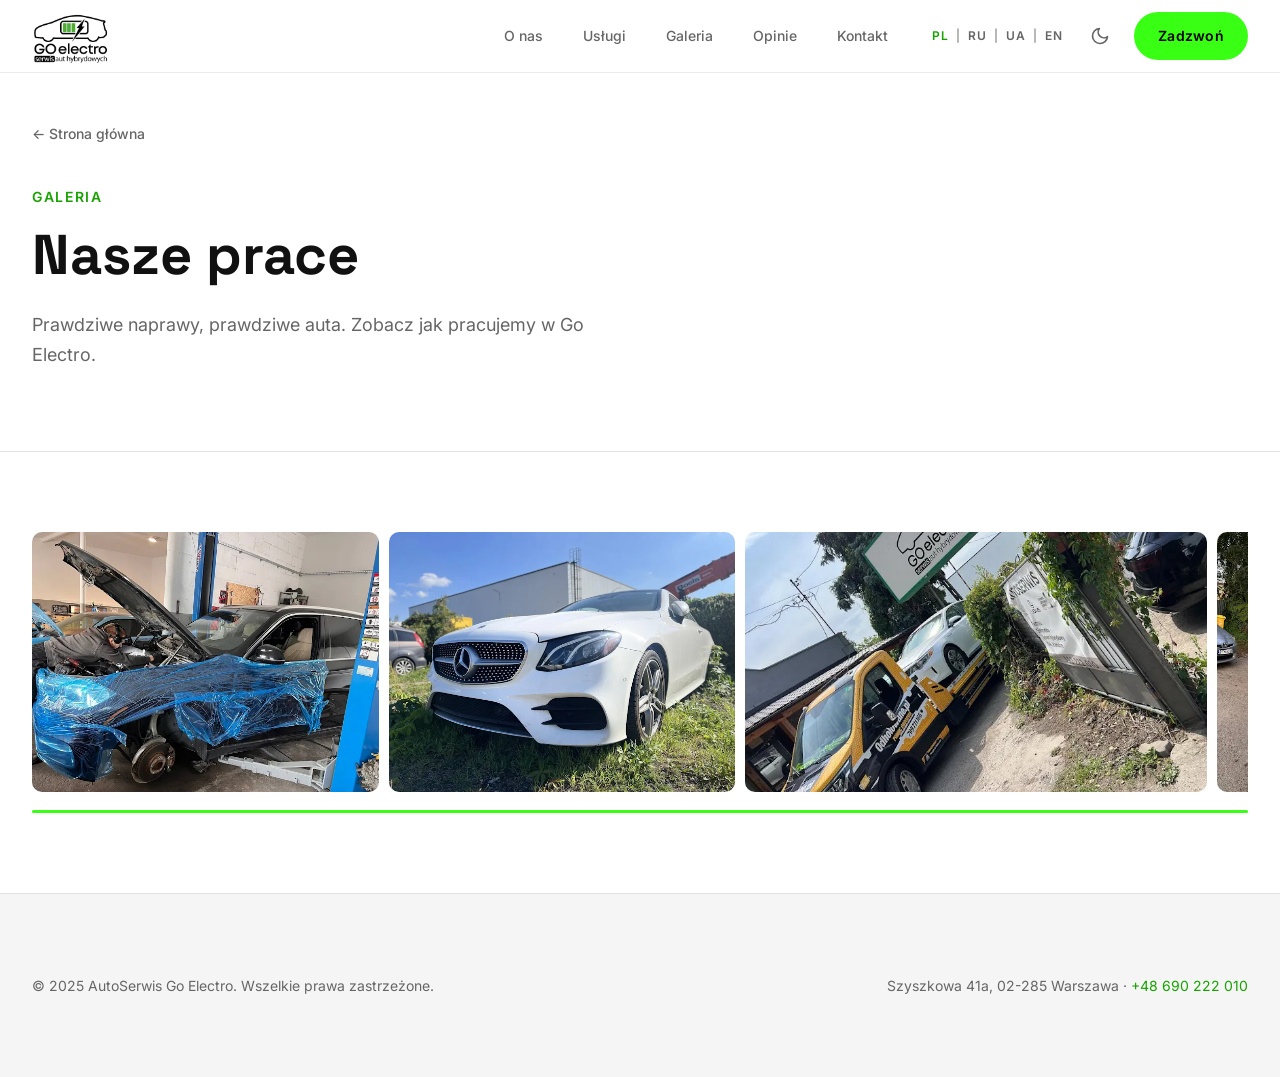
==== commit ef4b3643: "feat: JS hero slideshow, dual logo, gallery drag, subpage images - Hero: 5-slide JS-driven slideshow" ====
--- a/galeria.html
+++ b/galeria.html
@@ -14,7 +14,10 @@
 <body>
 <header class="nav scrolled" id="nav">
   <div class="nav__inner container">
-    <a href="index.html" class="nav__logo"><img src="assets/img/logo-transparent.png" alt="Go Electro" width="130" height="52"></a>
+    <a href="index.html" class="nav__logo">
+      <img src="assets/img/logo-white.png" class="nav-logo-white" alt="Go Electro" style="height:80px;width:auto;">
+      <img src="assets/img/logo-black.png" class="nav-logo-dark"  alt="Go Electro" style="height:80px;width:auto;">
+    </a>
     <nav class="nav__links">
       <a href="o-nas.html">O nas</a>
       <a href="index.html#services">Usługi</a>
@@ -53,26 +56,31 @@
 
   <section class="section">
     <div class="container">
-      <div class="gallery__grid" id="gallery-grid">
-        <figure class="gallery__item"><img src="assets/img/gallery/g01.webp" alt="Warsztat Go Electro" loading="lazy"></figure>
-        <figure class="gallery__item"><img src="assets/img/gallery/g02.webp" alt="Diagnostyka hybryd" loading="lazy"></figure>
-        <figure class="gallery__item"><img src="assets/img/gallery/g03.webp" alt="Serwis silnika" loading="lazy"></figure>
-        <figure class="gallery__item"><img src="assets/img/gallery/g04.webp" alt="Mechanik przy pracy" loading="lazy"></figure>
-        <figure class="gallery__item"><img src="assets/img/gallery/g05.webp" alt="Toyota na podnośniku" loading="lazy"></figure>
-        <figure class="gallery__item"><img src="assets/img/gallery/g06.webp" alt="Naprawa elektryki" loading="lazy"></figure>
-        <figure class="gallery__item"><img src="assets/img/gallery/g07.webp" alt="Serwis Lexus" loading="lazy"></figure>
-        <figure class="gallery__item"><img src="assets/img/gallery/g08.webp" alt="Wymiana rozrządu" loading="lazy"></figure>
-        <figure class="gallery__item"><img src="assets/img/gallery/g09.webp" alt="Diagnostyka komputerowa" loading="lazy"></figure>
-        <figure class="gallery__item"><img src="assets/img/gallery/g10.webp" alt="Mercedes w serwisie" loading="lazy"></figure>
-        <figure class="gallery__item"><img src="assets/img/gallery/g11.webp" alt="Serwis BMW" loading="lazy"></figure>
-        <figure class="gallery__item"><img src="assets/img/gallery/g12.webp" alt="Bateria HV" loading="lazy"></figure>
-        <figure class="gallery__item"><img src="assets/img/gallery/g13.webp" alt="Naprawa hybrydy" loading="lazy"></figure>
-        <figure class="gallery__item"><img src="assets/img/gallery/g14.webp" alt="Serwis elektryczny" loading="lazy"></figure>
-        <figure class="gallery__item"><img src="assets/img/gallery/g15.webp" alt="Auto w warsztacie" loading="lazy"></figure>
-        <figure class="gallery__item"><img src="assets/img/gallery/g16.webp" alt="Naprawa silnika" loading="lazy"></figure>
-        <figure class="gallery__item"><img src="assets/img/gallery/g17.webp" alt="Wymiana oleju" loading="lazy"></figure>
-        <figure class="gallery__item"><img src="assets/img/gallery/g18.webp" alt="Serwis hybrydy" loading="lazy"></figure>
-        <figure class="gallery__item"><img src="assets/img/gallery/g19.webp" alt="Warsztat Go Electro" loading="lazy"></figure>
+      <div class="gallery-wrapper">
+        <div class="gallery-track" id="galleryTrack">
+          <img src="assets/img/gallery/g01.webp" alt="Warsztat Go Electro" loading="lazy">
+          <img src="assets/img/gallery/g02.webp" alt="Diagnostyka hybryd" loading="lazy">
+          <img src="assets/img/gallery/g03.webp" alt="Serwis silnika" loading="lazy">
+          <img src="assets/img/gallery/g04.webp" alt="Mechanik przy pracy" loading="lazy">
+          <img src="assets/img/gallery/g05.webp" alt="Toyota na podnośniku" loading="lazy">
+          <img src="assets/img/gallery/g06.webp" alt="Naprawa elektryki" loading="lazy">
+          <img src="assets/img/gallery/g07.webp" alt="Serwis Lexus" loading="lazy">
+          <img src="assets/img/gallery/g08.webp" alt="Wymiana rozrządu" loading="lazy">
+          <img src="assets/img/gallery/g09.webp" alt="Diagnostyka komputerowa" loading="lazy">
+          <img src="assets/img/gallery/g10.webp" alt="Mercedes w serwisie" loading="lazy">
+          <img src="assets/img/gallery/g11.webp" alt="Serwis BMW" loading="lazy">
+          <img src="assets/img/gallery/g12.webp" alt="Bateria HV" loading="lazy">
+          <img src="assets/img/gallery/g13.webp" alt="Naprawa hybrydy" loading="lazy">
+          <img src="assets/img/gallery/g14.webp" alt="Serwis elektryczny" loading="lazy">
+          <img src="assets/img/gallery/g15.webp" alt="Auto w warsztacie" loading="lazy">
+          <img src="assets/img/gallery/g16.webp" alt="Naprawa silnika" loading="lazy">
+          <img src="assets/img/gallery/g17.webp" alt="Wymiana oleju" loading="lazy">
+          <img src="assets/img/gallery/g18.webp" alt="Serwis hybrydy" loading="lazy">
+          <img src="assets/img/gallery/g19.webp" alt="Warsztat Go Electro" loading="lazy">
+        </div>
+        <div class="gallery-bar">
+          <div class="gallery-thumb" id="galleryThumb"></div>
+        </div>
       </div>
     </div>
   </section>
@@ -96,37 +104,51 @@
 </footer>
 
 <script>
-/* Minimal lightbox for gallery page */
-const html2 = document.documentElement;
-html2.setAttribute('data-theme', localStorage.getItem('ge-theme') === 'dark' ? 'dark' : 'light');
+const H = document.documentElement;
+H.setAttribute('data-theme', localStorage.getItem('ge-theme') === 'dark' ? 'dark' : 'light');
 document.getElementById('theme-toggle')?.addEventListener('click', () => {
-  const d = html2.getAttribute('data-theme') === 'dark';
-  html2.setAttribute('data-theme', d ? 'light' : 'dark');
+  const d = H.getAttribute('data-theme') === 'dark';
+  H.setAttribute('data-theme', d ? 'light' : 'dark');
   localStorage.setItem('ge-theme', d ? 'light' : 'dark');
 });
-/* language */
-const lb = localStorage.getItem('ge-lang') || 'pl';
+const gl = localStorage.getItem('ge-lang') || 'pl';
 document.querySelectorAll('.lang-btn').forEach(b => {
-  b.classList.toggle('active', b.dataset.lang === lb);
-  b.addEventListener('click', () => {
-    document.querySelectorAll('.lang-btn').forEach(x => x.classList.remove('active'));
-    b.classList.add('active');
-    localStorage.setItem('ge-lang', b.dataset.lang);
-  });
+  b.classList.toggle('active', b.dataset.lang === gl);
+  b.addEventListener('click', () => { document.querySelectorAll('.lang-btn').forEach(x => x.classList.remove('active')); b.classList.add('active'); localStorage.setItem('ge-lang', b.dataset.lang); });
 });
-/* lightbox */
-const items = Array.from(document.querySelectorAll('.gallery__item img'));
+
+/* Gallery drag scroll */
+const track = document.getElementById('galleryTrack');
+const thumb = document.getElementById('galleryThumb');
+let drag = false, startX = 0, scrollLeft = 0;
+track.addEventListener('mousedown', e => { drag=true; startX=e.pageX; scrollLeft=track.scrollLeft; track.classList.add('dragging'); });
+document.addEventListener('mouseup', () => { drag=false; track.classList.remove('dragging'); });
+track.addEventListener('mousemove', e => { if(!drag) return; e.preventDefault(); track.scrollLeft = scrollLeft-(e.pageX-startX)*1.5; });
+track.addEventListener('touchstart', e => { startX=e.touches[0].pageX; scrollLeft=track.scrollLeft; }, {passive:true});
+track.addEventListener('touchmove', e => { track.scrollLeft = scrollLeft-(e.touches[0].pageX-startX); }, {passive:true});
+const updateThumb = () => {
+  const bar = thumb.parentElement;
+  const ratio = track.scrollLeft / Math.max(1, track.scrollWidth - track.clientWidth);
+  const tw = Math.max(40, bar.offsetWidth * track.clientWidth / track.scrollWidth);
+  thumb.style.width = tw+'px'; thumb.style.left = (ratio*(bar.offsetWidth-tw))+'px';
+};
+track.addEventListener('scroll', updateThumb, {passive:true});
+setTimeout(updateThumb, 200);
+
+/* Lightbox */
+const items = Array.from(track.querySelectorAll('img'));
 const lightbox = document.getElementById('lightbox');
 const lbImg = document.getElementById('lightbox-img');
 let cur = 0;
-function openLb(i) { cur = i; lbImg.src = items[i].src; lbImg.alt = items[i].alt; lightbox.classList.add('open'); lightbox.setAttribute('aria-hidden','false'); }
-function closeLb() { lightbox.classList.remove('open'); lightbox.setAttribute('aria-hidden','true'); }
-items.forEach((img, i) => img.parentElement.addEventListener('click', () => openLb(i)));
+const openLb = i => { cur=i; lbImg.src=items[i].src; lbImg.alt=items[i].alt; lightbox.classList.add('open'); lightbox.setAttribute('aria-hidden','false'); document.body.style.overflow='hidden'; };
+const closeLb = () => { lightbox.classList.remove('open'); lightbox.setAttribute('aria-hidden','true'); document.body.style.overflow=''; };
+const nav = dir => { cur=(cur+dir+items.length)%items.length; lbImg.style.opacity='0'; setTimeout(()=>{ lbImg.src=items[cur].src; lbImg.alt=items[cur].alt; lbImg.style.opacity='1'; },110); };
+items.forEach((img,i) => { img.style.pointerEvents='auto'; img.style.cursor='pointer'; img.addEventListener('click', ()=>{ if(!drag) openLb(i); }); });
 document.querySelector('.lightbox__close').addEventListener('click', closeLb);
-document.querySelector('.lightbox__prev').addEventListener('click', () => openLb((cur - 1 + items.length) % items.length));
-document.querySelector('.lightbox__next').addEventListener('click', () => openLb((cur + 1) % items.length));
-lightbox.addEventListener('click', e => { if (e.target === lightbox) closeLb(); });
-document.addEventListener('keydown', e => { if (!lightbox.classList.contains('open')) return; if (e.key === 'Escape') closeLb(); if (e.key === 'ArrowLeft') openLb((cur-1+items.length)%items.length); if (e.key === 'ArrowRight') openLb((cur+1)%items.length); });
+document.querySelector('.lightbox__prev').addEventListener('click', ()=>nav(-1));
+document.querySelector('.lightbox__next').addEventListener('click', ()=>nav(1));
+lightbox.addEventListener('click', e=>{ if(e.target===lightbox) closeLb(); });
+document.addEventListener('keydown', e=>{ if(!lightbox.classList.contains('open')) return; if(e.key==='Escape') closeLb(); if(e.key==='ArrowLeft') nav(-1); if(e.key==='ArrowRight') nav(1); });
 </script>
 </body>
 </html>
--- a/css/style.css
+++ b/css/style.css
@@ -213,7 +213,15 @@
   width: auto;
 }
 
-[data-theme="dark"] .nav__logo img,
+/* Logo switch: white on hero, dark after scroll */
+.nav-logo-white { display: block; }
+.nav-logo-dark  { display: none;  }
+.nav.scrolled .nav-logo-white { display: none;  }
+.nav.scrolled .nav-logo-dark  { display: block; }
+
+[data-theme="dark"] .nav.scrolled .nav-logo-dark {
+  filter: brightness(0) invert(1);
+}
 [data-theme="dark"] .footer__logo img {
   filter: brightness(0) invert(1);
 }
@@ -367,44 +375,45 @@
   overflow: hidden;
 }
 
-/* Ken Burns slideshow */
+/* Hero slideshow — JS-driven */
 .hero__slides {
   position: absolute;
   inset: 0;
   z-index: 0;
-  background: #ffffff;
-}
-
-.hero__slide {
+}
+
+.hero-slide {
   position: absolute;
   inset: 0;
   background-size: cover;
   background-position: center;
   opacity: 0;
-  animation: kenBurns 15s ease-in-out infinite;
+  transform: scale(1.05);
   will-change: transform, opacity;
 }
 
-.hero__slide--1 {
-  background-image: url('../assets/img/hero-1.webp');
-  animation-delay: -1s;
-}
-.hero__slide--2 {
-  background-image: url('../assets/img/hero-2.webp');
-  animation-delay: 4s;
-}
-.hero__slide--3 {
-  background-image: url('../assets/img/hero-3.webp');
-  animation-delay: 9s;
-}
-
-@keyframes kenBurns {
-  0%     { opacity: 0;   transform: scale(1.00); }
-  6.67%  { opacity: 1;   transform: scale(1.02); }
-  33.33% { opacity: 1;   transform: scale(1.08); }
-  40%    { opacity: 0;   transform: scale(1.08); }
-  100%   { opacity: 0;   transform: scale(1.00); }
-}
+.hero-slide.active {
+  animation: heroZoom 5s linear forwards;
+  opacity: 1;
+  z-index: 2;
+}
+
+@keyframes heroZoom {
+  from { transform: scale(1.05); opacity: 1; }
+  to   { transform: scale(1.15); opacity: 1; }
+}
+
+/* White flash overlay between slides */
+.hero-flash {
+  position: absolute;
+  inset: 0;
+  background: #ffffff;
+  opacity: 0;
+  pointer-events: none;
+  z-index: 5;
+  transition: opacity 0.4s ease;
+}
+.hero-flash.flash { opacity: 0.88; }
 
 .hero__overlay {
   position: absolute;
@@ -586,8 +595,9 @@
 
 .service-card__img {
   width: 100%;
-  height: 180px;
+  height: 200px;
   object-fit: cover;
+  object-position: center;
   display: block;
   transition: transform var(--dur-base) var(--ease);
 }
@@ -737,29 +747,51 @@
 }
 
 /* ============================================================
-   GALLERY
-   ============================================================ */
-.gallery__grid {
-  columns: 3;
-  column-gap: var(--sp-sm);
-}
-
-.gallery__item {
-  break-inside: avoid;
-  margin-bottom: var(--sp-sm);
-  overflow: hidden;
+   GALLERY — horizontal drag scroll
+   ============================================================ */
+.gallery-wrapper { overflow: hidden; }
+
+.gallery-track {
+  display: flex;
+  gap: 10px;
+  overflow-x: auto;
+  scroll-behavior: smooth;
+  scrollbar-width: none;
+  cursor: grab;
+  -webkit-overflow-scrolling: touch;
+  padding-bottom: 4px;
+}
+.gallery-track::-webkit-scrollbar { display: none; }
+.gallery-track.dragging { cursor: grabbing; scroll-behavior: auto; }
+
+.gallery-track img {
+  height: 260px;
+  width: auto;
+  flex-shrink: 0;
   border-radius: var(--r-md);
-  cursor: pointer;
-}
-.gallery__item img {
-  width: 100%; height: auto;
+  object-fit: cover;
+  pointer-events: none;
   display: block;
-  transition: transform var(--dur-base) var(--ease);
-}
-.gallery__item:hover img { transform: scale(1.04); }
-.gallery__item--hidden { display: none; }
-
-.gallery__more { text-align: center; margin-top: var(--sp-lg); }
+  user-select: none;
+}
+
+.gallery-bar {
+  height: 3px;
+  background: var(--c-border);
+  border-radius: 2px;
+  margin-top: 14px;
+  position: relative;
+}
+.gallery-thumb {
+  height: 3px;
+  background: var(--c-accent-btn);
+  border-radius: 2px;
+  position: absolute;
+  top: 0;
+  left: 0;
+  min-width: 40px;
+  transition: left 0.08s linear, width 0.08s linear;
+}
 
 /* Lightbox */
 .lightbox {
@@ -1049,6 +1081,23 @@
 }
 
 @media (max-width: 420px) {
-  .video__grid   { grid-template-columns: 1fr; }
-  .gallery__grid { columns: 1; }
-}
+  .video__grid { grid-template-columns: 1fr; }
+}
+
+/* ============================================================
+   MULTILINGUAL TYPOGRAPHY
+   ============================================================ */
+html[lang="ru"] .hero__title,
+html[lang="uk"] .hero__title {
+  font-size: clamp(1.8rem, 3.5vw, 3rem);
+}
+html[lang="pl"] .hero__title,
+html[lang="en"] .hero__title {
+  font-size: clamp(2.5rem, 5vw, 4.5rem);
+}
+
+/* Mobile logo size override */
+@media (max-width: 640px) {
+  .nav-logo-white,
+  .nav-logo-dark { height: 60px !important; }
+}
--- a/css/subpage.css
+++ b/css/subpage.css
@@ -1,7 +1,25 @@
+.service-hero-img {
+  margin-top: 72px; /* height of fixed nav */
+  width: 100%;
+  overflow: hidden;
+}
+.service-hero-img img {
+  width: 100%;
+  height: 380px;
+  object-fit: cover;
+  object-position: center;
+  display: block;
+  border-radius: 0;
+}
+
 .subpage-hero {
   padding-top: 120px;
   padding-bottom: var(--sp-xl);
   border-bottom: 1px solid var(--c-border);
+}
+
+.subpage-hero.service-hero-reduced {
+  padding-top: var(--sp-xl);
 }
 
 .subpage-back {
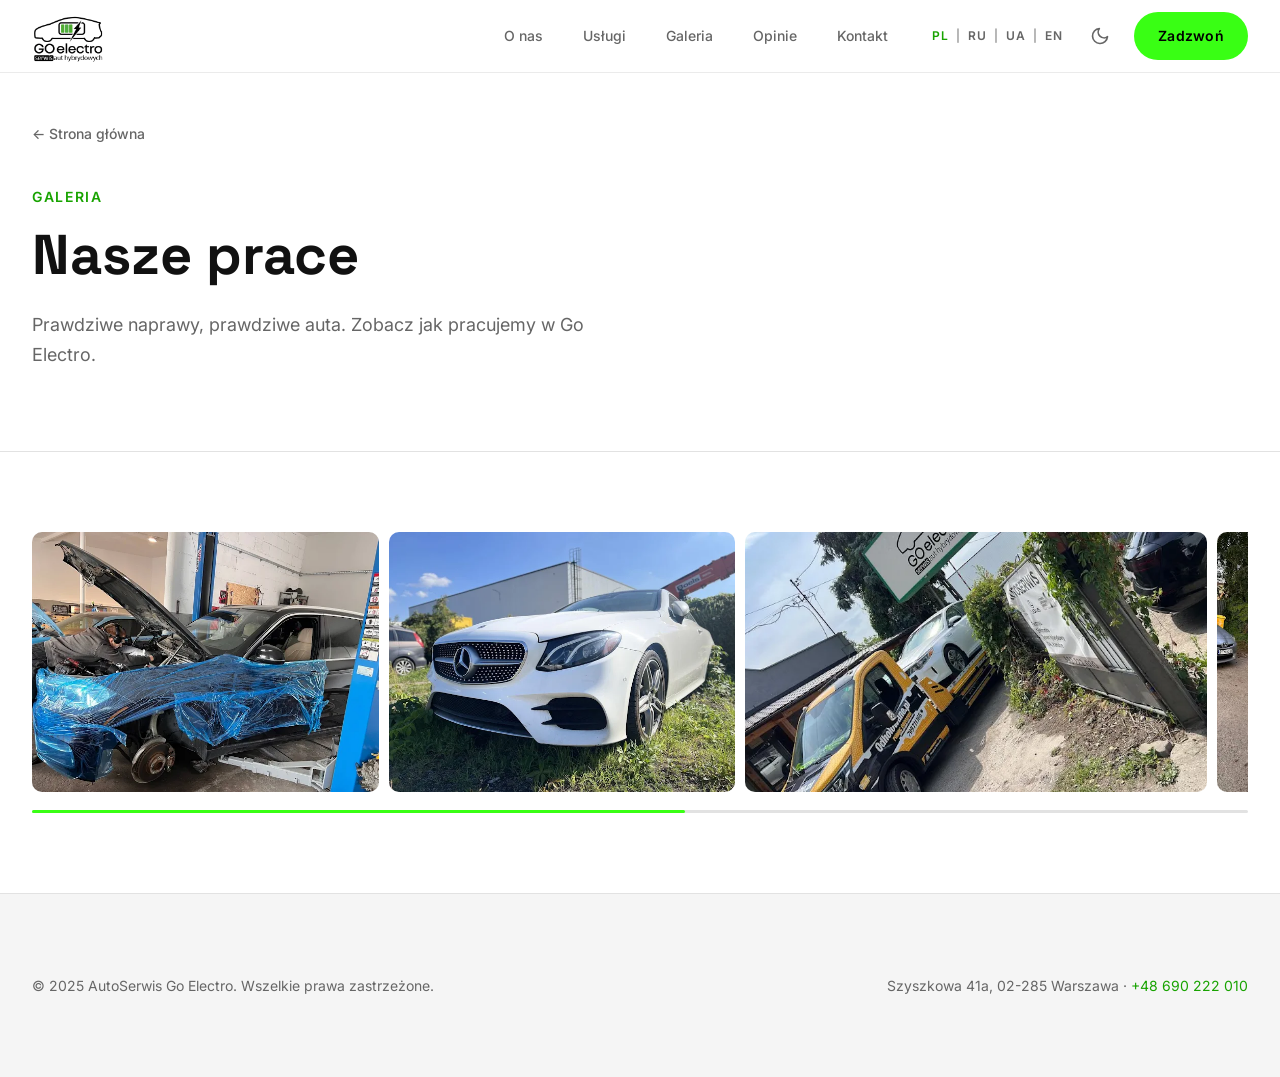
==== commit 258c9f03: "fix: single logo img with JS src swap on scroll" ====
--- a/galeria.html
+++ b/galeria.html
@@ -4,7 +4,7 @@
   <meta charset="UTF-8">
   <meta name="viewport" content="width=device-width, initial-scale=1.0">
   <title>Galeria – AutoSerwis Go Electro Warszawa</title>
-  <meta name="description" content="Galeria zdjęć z warsztatu Go Electro – nasze prace, naprawiane auta hybrydowe i elektryczne w Warszawie Okęcie.">
+  <meta name="description" content="Galeria zdjęć z warsztatu Go Electro – nasze prace, naprawiane auta hybrydowe i elektryczne w Warszawie.">
   <link rel="preconnect" href="https://fonts.googleapis.com">
   <link rel="preconnect" href="https://fonts.gstatic.com" crossorigin>
   <link href="https://fonts.googleapis.com/css2?family=Inter:wght@400;500;600&family=Space+Grotesk:wght@500;600;700&display=swap" rel="stylesheet">
@@ -15,8 +15,7 @@
 <header class="nav scrolled" id="nav">
   <div class="nav__inner container">
     <a href="index.html" class="nav__logo">
-      <img src="assets/img/logo-white.png" class="nav-logo-white" alt="Go Electro" style="height:80px;width:auto;">
-      <img src="assets/img/logo-black.png" class="nav-logo-dark"  alt="Go Electro" style="height:80px;width:auto;">
+      <img id="navLogo" src="assets/img/logo-black.png" style="height:75px;width:auto;" alt="Go Electro">
     </a>
     <nav class="nav__links">
       <a href="o-nas.html">O nas</a>
--- a/css/style.css
+++ b/css/style.css
@@ -213,15 +213,6 @@
   width: auto;
 }
 
-/* Logo switch: white on hero, dark after scroll */
-.nav-logo-white { display: block; }
-.nav-logo-dark  { display: none;  }
-.nav.scrolled .nav-logo-white { display: none;  }
-.nav.scrolled .nav-logo-dark  { display: block; }
-
-[data-theme="dark"] .nav.scrolled .nav-logo-dark {
-  filter: brightness(0) invert(1);
-}
 [data-theme="dark"] .footer__logo img {
   filter: brightness(0) invert(1);
 }
@@ -651,7 +642,7 @@
   transition: color var(--dur-fast) var(--ease);
 }
 .brands__marquee span:hover { color: var(--c-text); }
-.brands__more { color: var(--c-accent) !important; font-style: italic; }
+.brands__more { font-style: italic; }
 
 @keyframes marquee {
   from { transform: translateX(0); }
@@ -1098,6 +1089,5 @@
 
 /* Mobile logo size override */
 @media (max-width: 640px) {
-  .nav-logo-white,
-  .nav-logo-dark { height: 60px !important; }
-}
+  #navLogo { height: 60px !important; }
+}
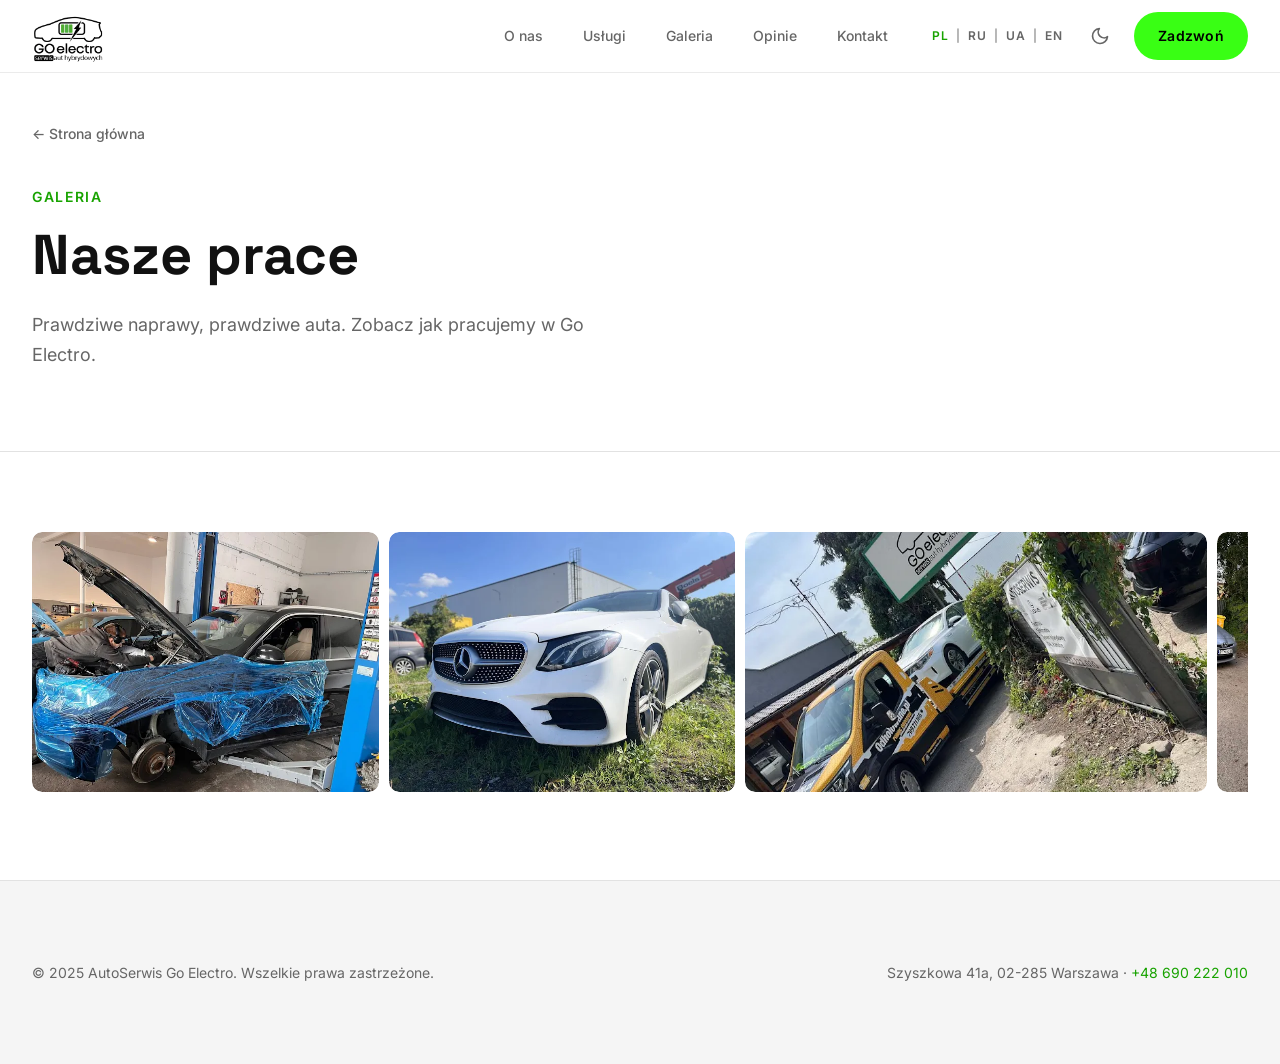
==== commit 94ac1fd0: "fix: gallery - Fight Mode style horizontal scroll with native colored scrollbar" ====
--- a/galeria.html
+++ b/galeria.html
@@ -55,30 +55,27 @@
 
   <section class="section">
     <div class="container">
-      <div class="gallery-wrapper">
-        <div class="gallery-track" id="galleryTrack">
-          <img src="assets/img/gallery/g01.webp" alt="Warsztat Go Electro" loading="lazy">
-          <img src="assets/img/gallery/g02.webp" alt="Diagnostyka hybryd" loading="lazy">
-          <img src="assets/img/gallery/g03.webp" alt="Serwis silnika" loading="lazy">
-          <img src="assets/img/gallery/g04.webp" alt="Mechanik przy pracy" loading="lazy">
-          <img src="assets/img/gallery/g05.webp" alt="Toyota na podnośniku" loading="lazy">
-          <img src="assets/img/gallery/g06.webp" alt="Naprawa elektryki" loading="lazy">
-          <img src="assets/img/gallery/g07.webp" alt="Serwis Lexus" loading="lazy">
-          <img src="assets/img/gallery/g08.webp" alt="Wymiana rozrządu" loading="lazy">
-          <img src="assets/img/gallery/g09.webp" alt="Diagnostyka komputerowa" loading="lazy">
-          <img src="assets/img/gallery/g10.webp" alt="Mercedes w serwisie" loading="lazy">
-          <img src="assets/img/gallery/g11.webp" alt="Serwis BMW" loading="lazy">
-          <img src="assets/img/gallery/g12.webp" alt="Bateria HV" loading="lazy">
-          <img src="assets/img/gallery/g13.webp" alt="Naprawa hybrydy" loading="lazy">
-          <img src="assets/img/gallery/g14.webp" alt="Serwis elektryczny" loading="lazy">
-          <img src="assets/img/gallery/g15.webp" alt="Auto w warsztacie" loading="lazy">
-          <img src="assets/img/gallery/g16.webp" alt="Naprawa silnika" loading="lazy">
-          <img src="assets/img/gallery/g17.webp" alt="Wymiana oleju" loading="lazy">
-          <img src="assets/img/gallery/g18.webp" alt="Serwis hybrydy" loading="lazy">
-          <img src="assets/img/gallery/g19.webp" alt="Warsztat Go Electro" loading="lazy">
-        </div>
-        <div class="gallery-bar">
-          <div class="gallery-thumb" id="galleryThumb"></div>
+      <div class="gallery-scroll-wrap">
+        <div class="gallery-scroll" id="galleryTrack">
+          <div class="gallery-scroll-item"><img src="assets/img/gallery/g01.webp" alt="Warsztat Go Electro" loading="lazy"></div>
+          <div class="gallery-scroll-item"><img src="assets/img/gallery/g02.webp" alt="Diagnostyka hybryd" loading="lazy"></div>
+          <div class="gallery-scroll-item"><img src="assets/img/gallery/g03.webp" alt="Serwis silnika" loading="lazy"></div>
+          <div class="gallery-scroll-item"><img src="assets/img/gallery/g04.webp" alt="Mechanik przy pracy" loading="lazy"></div>
+          <div class="gallery-scroll-item"><img src="assets/img/gallery/g05.webp" alt="Toyota na podnośniku" loading="lazy"></div>
+          <div class="gallery-scroll-item"><img src="assets/img/gallery/g06.webp" alt="Naprawa elektryki" loading="lazy"></div>
+          <div class="gallery-scroll-item"><img src="assets/img/gallery/g07.webp" alt="Serwis Lexus" loading="lazy"></div>
+          <div class="gallery-scroll-item"><img src="assets/img/gallery/g08.webp" alt="Wymiana rozrządu" loading="lazy"></div>
+          <div class="gallery-scroll-item"><img src="assets/img/gallery/g09.webp" alt="Diagnostyka komputerowa" loading="lazy"></div>
+          <div class="gallery-scroll-item"><img src="assets/img/gallery/g10.webp" alt="Mercedes w serwisie" loading="lazy"></div>
+          <div class="gallery-scroll-item"><img src="assets/img/gallery/g11.webp" alt="Serwis BMW" loading="lazy"></div>
+          <div class="gallery-scroll-item"><img src="assets/img/gallery/g12.webp" alt="Bateria HV" loading="lazy"></div>
+          <div class="gallery-scroll-item"><img src="assets/img/gallery/g13.webp" alt="Naprawa hybrydy" loading="lazy"></div>
+          <div class="gallery-scroll-item"><img src="assets/img/gallery/g14.webp" alt="Serwis elektryczny" loading="lazy"></div>
+          <div class="gallery-scroll-item"><img src="assets/img/gallery/g15.webp" alt="Auto w warsztacie" loading="lazy"></div>
+          <div class="gallery-scroll-item"><img src="assets/img/gallery/g16.webp" alt="Naprawa silnika" loading="lazy"></div>
+          <div class="gallery-scroll-item"><img src="assets/img/gallery/g17.webp" alt="Wymiana oleju" loading="lazy"></div>
+          <div class="gallery-scroll-item"><img src="assets/img/gallery/g18.webp" alt="Serwis hybrydy" loading="lazy"></div>
+          <div class="gallery-scroll-item"><img src="assets/img/gallery/g19.webp" alt="Warsztat Go Electro" loading="lazy"></div>
         </div>
       </div>
     </div>
@@ -116,33 +113,15 @@
   b.addEventListener('click', () => { document.querySelectorAll('.lang-btn').forEach(x => x.classList.remove('active')); b.classList.add('active'); localStorage.setItem('ge-lang', b.dataset.lang); });
 });
 
-/* Gallery drag scroll */
-const track = document.getElementById('galleryTrack');
-const thumb = document.getElementById('galleryThumb');
-let drag = false, startX = 0, scrollLeft = 0;
-track.addEventListener('mousedown', e => { drag=true; startX=e.pageX; scrollLeft=track.scrollLeft; track.classList.add('dragging'); });
-document.addEventListener('mouseup', () => { drag=false; track.classList.remove('dragging'); });
-track.addEventListener('mousemove', e => { if(!drag) return; e.preventDefault(); track.scrollLeft = scrollLeft-(e.pageX-startX)*1.5; });
-track.addEventListener('touchstart', e => { startX=e.touches[0].pageX; scrollLeft=track.scrollLeft; }, {passive:true});
-track.addEventListener('touchmove', e => { track.scrollLeft = scrollLeft-(e.touches[0].pageX-startX); }, {passive:true});
-const updateThumb = () => {
-  const bar = thumb.parentElement;
-  const ratio = track.scrollLeft / Math.max(1, track.scrollWidth - track.clientWidth);
-  const tw = Math.max(40, bar.offsetWidth * track.clientWidth / track.scrollWidth);
-  thumb.style.width = tw+'px'; thumb.style.left = (ratio*(bar.offsetWidth-tw))+'px';
-};
-track.addEventListener('scroll', updateThumb, {passive:true});
-setTimeout(updateThumb, 200);
-
 /* Lightbox */
-const items = Array.from(track.querySelectorAll('img'));
+const items = Array.from(document.querySelectorAll('.gallery-scroll-item img'));
 const lightbox = document.getElementById('lightbox');
 const lbImg = document.getElementById('lightbox-img');
 let cur = 0;
 const openLb = i => { cur=i; lbImg.src=items[i].src; lbImg.alt=items[i].alt; lightbox.classList.add('open'); lightbox.setAttribute('aria-hidden','false'); document.body.style.overflow='hidden'; };
 const closeLb = () => { lightbox.classList.remove('open'); lightbox.setAttribute('aria-hidden','true'); document.body.style.overflow=''; };
 const nav = dir => { cur=(cur+dir+items.length)%items.length; lbImg.style.opacity='0'; setTimeout(()=>{ lbImg.src=items[cur].src; lbImg.alt=items[cur].alt; lbImg.style.opacity='1'; },110); };
-items.forEach((img,i) => { img.style.pointerEvents='auto'; img.style.cursor='pointer'; img.addEventListener('click', ()=>{ if(!drag) openLb(i); }); });
+document.querySelectorAll('.gallery-scroll-item').forEach((item,i) => { item.addEventListener('click', ()=>openLb(i)); });
 document.querySelector('.lightbox__close').addEventListener('click', closeLb);
 document.querySelector('.lightbox__prev').addEventListener('click', ()=>nav(-1));
 document.querySelector('.lightbox__next').addEventListener('click', ()=>nav(1));
--- a/css/style.css
+++ b/css/style.css
@@ -373,38 +373,45 @@
   z-index: 0;
 }
 
+.hero-slides {
+  position: absolute;
+  inset: 0;
+}
+
 .hero-slide {
   position: absolute;
   inset: 0;
   background-size: cover;
   background-position: center;
   opacity: 0;
-  transform: scale(1.05);
-  will-change: transform, opacity;
+  transform: scale(1.0);
 }
 
 .hero-slide.active {
-  animation: heroZoom 5s linear forwards;
   opacity: 1;
-  z-index: 2;
-}
-
-@keyframes heroZoom {
-  from { transform: scale(1.05); opacity: 1; }
-  to   { transform: scale(1.15); opacity: 1; }
-}
-
-/* White flash overlay between slides */
+  animation: zoomIn 6s linear forwards;
+}
+
+.hero-slide.prev {
+  opacity: 0;
+  transition: opacity 0.8s ease;
+}
+
+@keyframes zoomIn {
+  from { transform: scale(1.0); }
+  to   { transform: scale(1.12); }
+}
+
 .hero-flash {
   position: absolute;
   inset: 0;
-  background: #ffffff;
+  z-index: 10;
+  background: white;
   opacity: 0;
   pointer-events: none;
-  z-index: 5;
-  transition: opacity 0.4s ease;
-}
-.hero-flash.flash { opacity: 0.88; }
+  transition: opacity 0.4s;
+}
+.hero-flash.on { opacity: 0.9; }
 
 .hero__overlay {
   position: absolute;
@@ -738,50 +745,46 @@
 }
 
 /* ============================================================
-   GALLERY — horizontal drag scroll
-   ============================================================ */
-.gallery-wrapper { overflow: hidden; }
-
-.gallery-track {
-  display: flex;
-  gap: 10px;
+   GALLERY — horizontal scroll (Fight Mode style)
+   ============================================================ */
+.gallery-scroll-wrap { position: relative; }
+
+.gallery-scroll {
+  display: flex;
   overflow-x: auto;
   scroll-behavior: smooth;
-  scrollbar-width: none;
-  cursor: grab;
   -webkit-overflow-scrolling: touch;
-  padding-bottom: 4px;
-}
-.gallery-track::-webkit-scrollbar { display: none; }
-.gallery-track.dragging { cursor: grabbing; scroll-behavior: auto; }
-
-.gallery-track img {
+  scroll-snap-type: x mandatory;
+  gap: 10px;
+  padding-bottom: 8px;
+  scrollbar-width: thin;
+  scrollbar-color: var(--c-accent-btn) transparent;
+}
+.gallery-scroll::-webkit-scrollbar { height: 4px; }
+.gallery-scroll::-webkit-scrollbar-thumb { background: var(--c-accent-btn); border-radius: 2px; }
+.gallery-scroll::-webkit-scrollbar-track { background: transparent; }
+
+.gallery-scroll-item {
+  flex-shrink: 0;
   height: 260px;
   width: auto;
+  scroll-snap-align: start;
+  border-radius: var(--r-md);
+  overflow: hidden;
+  cursor: pointer;
+}
+.gallery-scroll-item img {
+  height: 100%;
+  width: auto;
+  display: block;
+  border-radius: var(--r-md);
+  transition: filter 0.3s;
   flex-shrink: 0;
-  border-radius: var(--r-md);
-  object-fit: cover;
-  pointer-events: none;
-  display: block;
-  user-select: none;
-}
-
-.gallery-bar {
-  height: 3px;
-  background: var(--c-border);
-  border-radius: 2px;
-  margin-top: 14px;
-  position: relative;
-}
-.gallery-thumb {
-  height: 3px;
-  background: var(--c-accent-btn);
-  border-radius: 2px;
-  position: absolute;
-  top: 0;
-  left: 0;
-  min-width: 40px;
-  transition: left 0.08s linear, width 0.08s linear;
+}
+.gallery-scroll-item:hover img { filter: brightness(1.1); }
+
+@media (max-width: 768px) {
+  .gallery-scroll-item { height: 200px; }
 }
 
 /* Lightbox */
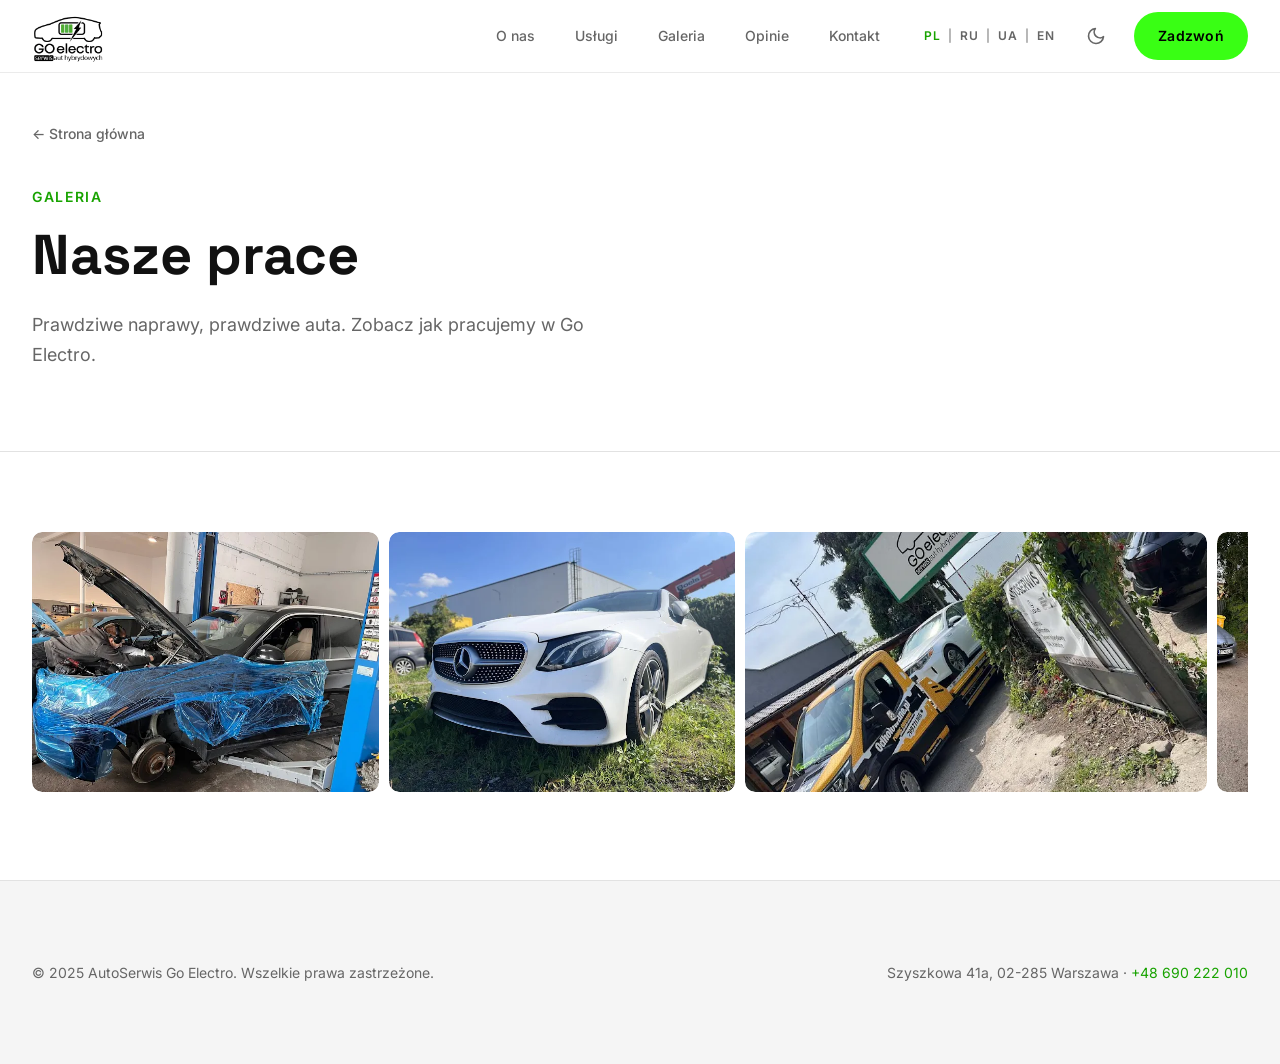
==== commit 920239be: "feat: mobile UX — favicon2, shorts scroll, nav lang buttons, hero title, 2-col layouts - favicon2.pn" ====
--- a/galeria.html
+++ b/galeria.html
@@ -1,7 +1,9 @@
-<!DOCTYPE html>
+﻿<!DOCTYPE html>
 <html lang="pl" data-theme="light">
 <head>
   <meta charset="UTF-8">
+  <link rel="icon" type="image/png" href="assets/img/favicon2.png">
+  <link rel="apple-touch-icon" href="assets/img/favicon2.png">
   <meta name="viewport" content="width=device-width, initial-scale=1.0">
   <title>Galeria – AutoSerwis Go Electro Warszawa</title>
   <meta name="description" content="Galeria zdjęć z warsztatu Go Electro – nasze prace, naprawiane auta hybrydowe i elektryczne w Warszawie.">
--- a/css/style.css
+++ b/css/style.css
@@ -283,8 +283,8 @@
 
 /* Dark mode toggle */
 .theme-toggle {
-  width: 36px;
-  height: 36px;
+  width: 44px;
+  height: 44px;
   display: flex;
   align-items: center;
   justify-content: center;
@@ -321,6 +321,9 @@
 .nav__hamburger[aria-expanded="true"] span:nth-child(1) { transform: translateY(7px) rotate(45deg); }
 .nav__hamburger[aria-expanded="true"] span:nth-child(2) { opacity: 0; }
 .nav__hamburger[aria-expanded="true"] span:nth-child(3) { transform: translateY(-7px) rotate(-45deg); }
+
+/* Lang switcher next to hamburger — hidden on desktop, shown on mobile via 960px block */
+.lang-switcher-nav { display: none; }
 
 .nav__mobile {
   display: none;
@@ -385,37 +388,24 @@
   background-position: center;
   opacity: 0;
   transform: scale(1.0);
+  transition: opacity 1.2s ease;
+  will-change: transform, opacity;
 }
 
 .hero-slide.active {
   opacity: 1;
-  animation: zoomIn 6s linear forwards;
-}
-
-.hero-slide.prev {
-  opacity: 0;
-  transition: opacity 0.8s ease;
-}
-
-@keyframes zoomIn {
+  animation: zoomSlow 8s linear forwards;
+}
+
+@keyframes zoomSlow {
   from { transform: scale(1.0); }
-  to   { transform: scale(1.12); }
-}
-
-.hero-flash {
-  position: absolute;
-  inset: 0;
-  z-index: 10;
-  background: white;
-  opacity: 0;
-  pointer-events: none;
-  transition: opacity 0.4s;
-}
-.hero-flash.on { opacity: 0.9; }
+  to   { transform: scale(1.10); }
+}
 
 .hero__overlay {
   position: absolute;
   inset: 0;
+  z-index: 1;
   background: linear-gradient(
     to right,
     rgba(0,0,0,0.75) 0%,
@@ -437,7 +427,7 @@
 
 .hero__content {
   position: relative;
-  z-index: 1;
+  z-index: 10;
   padding-top: 96px;
   padding-bottom: var(--sp-2xl);
   max-width: 680px;
@@ -721,27 +711,59 @@
 }
 
 /* ============================================================
-   VIDEO
-   ============================================================ */
-.video__grid {
-  display: grid;
-  grid-template-columns: repeat(5, 1fr);
-  gap: var(--sp-md);
-}
-
-.video__item {
+   SHORTS — horizontal drag-scroll
+   ============================================================ */
+.shorts-scroll-wrapper {
   position: relative;
-  aspect-ratio: 9 / 16;
-  background: var(--c-surface-2);
+  cursor: grab;
+}
+.shorts-scroll-wrapper:active { cursor: grabbing; }
+
+.shorts-track {
+  display: flex;
+  gap: 12px;
+  overflow-x: auto;
+  scroll-behavior: smooth;
+  -webkit-overflow-scrolling: touch;
+  scrollbar-width: none;
+  padding-bottom: 4px;
+  user-select: none;
+}
+.shorts-track::-webkit-scrollbar { display: none; }
+
+.short-item {
+  flex-shrink: 0;
+  width: 195px;
   border-radius: var(--r-lg);
   overflow: hidden;
+  background: var(--c-surface-2);
   border: 1px solid var(--c-border);
-}
-.video__item iframe {
+  pointer-events: auto;
+}
+.short-item iframe {
+  width: 195px;
+  height: 346px;
+  border: none;
+  display: block;
+}
+
+.shorts-bar {
+  height: 4px;
+  background: var(--c-border);
+  border-radius: 2px;
+  margin-top: 16px;
+  position: relative;
+  overflow: hidden;
+}
+.shorts-thumb {
+  height: 100%;
+  background: var(--c-accent-btn);
+  border-radius: 2px;
   position: absolute;
-  inset: 0;
-  width: 100%; height: 100%;
-  border: none;
+  left: 0;
+  top: 0;
+  width: 30%;
+  transition: left 0.08s linear, width 0.08s linear;
 }
 
 /* ============================================================
@@ -1042,12 +1064,47 @@
    ============================================================ */
 @media (max-width: 1200px) {
   .services__grid { grid-template-columns: repeat(2, 1fr); }
-  .video__grid    { grid-template-columns: repeat(3, 1fr); }
 }
 
 @media (max-width: 960px) {
   .nav__links, .nav__tools { display: none; }
-  .nav__hamburger { display: flex; margin-left: auto; }
+  .nav__hamburger { display: flex; margin-left: 0; }
+
+  /* Lang switcher in nav, visible on mobile next to hamburger */
+  .lang-switcher-nav {
+    display: flex;
+    gap: 2px;
+    align-items: center;
+    margin-left: auto;
+    margin-right: 6px;
+  }
+  .lang-switcher-nav .lang-btn {
+    font-size: 0.72rem;
+    font-weight: 700;
+    min-height: 36px;
+    min-width: 30px;
+    padding: 4px 7px;
+    border-radius: 6px;
+    color: rgba(255,255,255,0.85);
+    background: transparent;
+    border: 1.5px solid rgba(255,255,255,0.35);
+    letter-spacing: 0.04em;
+  }
+  .lang-switcher-nav .lang-btn.active {
+    color: var(--c-accent-btn);
+    border-color: var(--c-accent-btn);
+    background: rgba(57,255,20,0.10);
+  }
+  .nav.scrolled .lang-switcher-nav .lang-btn {
+    color: var(--c-text-muted);
+    border-color: var(--c-border);
+  }
+  .nav.scrolled .lang-switcher-nav .lang-btn.active {
+    color: var(--c-accent);
+    border-color: var(--c-accent);
+    background: var(--c-accent-glow);
+  }
+
   .about__grid   { grid-template-columns: 1fr; gap: var(--sp-xl); }
   .about__video  { position: static; max-width: 360px; margin: 0 auto; }
   .evac__grid    { grid-template-columns: 1fr; }
@@ -1056,27 +1113,119 @@
   .contact__map iframe { height: 300px; }
 }
 
-@media (max-width: 640px) {
-  .section         { padding-block: 4rem; }
-  .services__grid  { grid-template-columns: 1fr; }
-  .video__grid     { grid-template-columns: repeat(2, 1fr); }
-  .gallery__grid   { columns: 2; }
-  .reviews__grid   { grid-template-columns: 1fr; }
-  .reviews__summary{ flex-direction: column; align-items: flex-start; gap: var(--sp-sm); }
-  .hero__actions   { flex-direction: column; }
-  .hero__actions .btn { width: 100%; justify-content: center; }
-  .footer__top     { flex-direction: column; align-items: flex-start; }
-  .footer__bottom  { flex-direction: column; gap: 4px; }
+@media (max-width: 768px) {
+  * { -webkit-tap-highlight-color: transparent; }
+
+  body { padding-bottom: 60px; overflow-x: hidden; }
+
+  .section { padding: 48px 20px; }
+
+  /* Nav */
+  .nav__inner { padding: 12px 16px; }
+  #navLogo { height: 50px !important; }
+
+  /* Mobile lang switcher — big touch targets */
+  .nav__mobile-lang {
+    flex-wrap: wrap;
+    gap: 8px;
+    font-size: 1rem;
+    padding-bottom: var(--sp-md);
+  }
+  .nav__mobile-lang > span { display: none; }
+  .nav__mobile-lang .lang-btn {
+    min-height: 44px;
+    min-width: 48px;
+    padding: 8px 14px;
+    font-size: 1rem;
+    font-weight: 700;
+    border: 2px solid var(--c-border);
+    border-radius: 8px;
+    background: transparent;
+    color: var(--c-text) !important;
+  }
+  .nav__mobile-lang .lang-btn.active {
+    border-color: var(--c-accent);
+    color: var(--c-accent);
+    background: var(--c-accent-glow);
+  }
+
+  /* Hero */
+  .hero__title {
+    font-size: clamp(2.2rem, 8vw, 3rem) !important;
+    line-height: 1.15;
+  }
+  .hero__sub { font-size: 0.95rem; margin-bottom: 1.5rem; }
+  .hero__actions { flex-direction: column; gap: 12px; }
+  .hero__actions .btn {
+    width: 100%;
+    text-align: center;
+    padding: 16px;
+    font-size: 1rem;
+    justify-content: center;
+  }
+
+  /* About — 2-column: text left, video right */
+  .about__grid { grid-template-columns: 3fr 2fr; gap: var(--sp-md); align-items: start; }
+  .about__video {
+    position: static;
+    width: 100%;
+    max-width: none;
+    margin: 0;
+  }
+  .about__video iframe {
+    aspect-ratio: 9 / 16;
+    width: 100%;
+    height: auto;
+  }
+
+  /* Services — 2-col */
+  .services__grid { grid-template-columns: repeat(2, 1fr); }
+  .service-card__img { height: 130px; }
+  .service-card__body { padding: 12px; }
+
+  /* Evac — 2-col */
+  .evac__grid { grid-template-columns: 1fr 1fr; gap: var(--sp-md); align-items: start; }
+  .evac__photo--main { width: 100%; height: 140px; object-fit: cover; }
+  .evac__photos-sm img { width: 100%; height: 90px; object-fit: cover; }
   .evac__photos-sm { grid-template-columns: 1fr; }
-  .mobile-cta      { display: flex; }
-  .nav__logo img   { height: 60px; }
-  /* padding dla fixed CTA na dole */
-  body             { padding-bottom: 56px; }
-}
-
-@media (max-width: 420px) {
-  .video__grid { grid-template-columns: 1fr; }
-}
+
+  /* Gallery */
+  .gallery-scroll-item { height: 200px; }
+
+  /* Reviews */
+  .reviews__grid { grid-template-columns: 1fr; }
+  .reviews__summary { flex-direction: column; align-items: flex-start; gap: var(--sp-sm); }
+
+  /* Contact */
+  .contact__grid { grid-template-columns: 1fr; }
+  .contact__map iframe { height: 250px; }
+
+  /* Footer */
+  .footer__top { flex-direction: column; align-items: flex-start; }
+  .footer__bottom { flex-direction: column; gap: 4px; }
+
+  /* Old mobile CTA — hidden, replaced by mobile-cta-fixed */
+  .mobile-cta { display: none !important; }
+
+  /* Fixed CTA bar */
+  .mobile-cta-fixed {
+    position: fixed;
+    bottom: 0; left: 0; right: 0;
+    background: #39FF14;
+    color: #000;
+    padding: 16px;
+    text-align: center;
+    font-weight: 700;
+    font-size: 1rem;
+    z-index: 9999;
+    display: flex;
+    align-items: center;
+    justify-content: center;
+    gap: 8px;
+    text-decoration: none;
+  }
+}
+
 
 /* ============================================================
    MULTILINGUAL TYPOGRAPHY
@@ -1090,7 +1239,5 @@
   font-size: clamp(2.5rem, 5vw, 4.5rem);
 }
 
-/* Mobile logo size override */
-@media (max-width: 640px) {
-  #navLogo { height: 60px !important; }
-}
+/* mobile-cta-fixed hidden on desktop */
+.mobile-cta-fixed { display: none; }
--- a/css/subpage.css
+++ b/css/subpage.css
@@ -1,25 +1,7 @@
-.service-hero-img {
-  margin-top: 72px; /* height of fixed nav */
-  width: 100%;
-  overflow: hidden;
-}
-.service-hero-img img {
-  width: 100%;
-  height: 380px;
-  object-fit: cover;
-  object-position: center;
-  display: block;
-  border-radius: 0;
-}
-
 .subpage-hero {
   padding-top: 120px;
   padding-bottom: var(--sp-xl);
   border-bottom: 1px solid var(--c-border);
-}
-
-.subpage-hero.service-hero-reduced {
-  padding-top: var(--sp-xl);
 }
 
 .subpage-back {
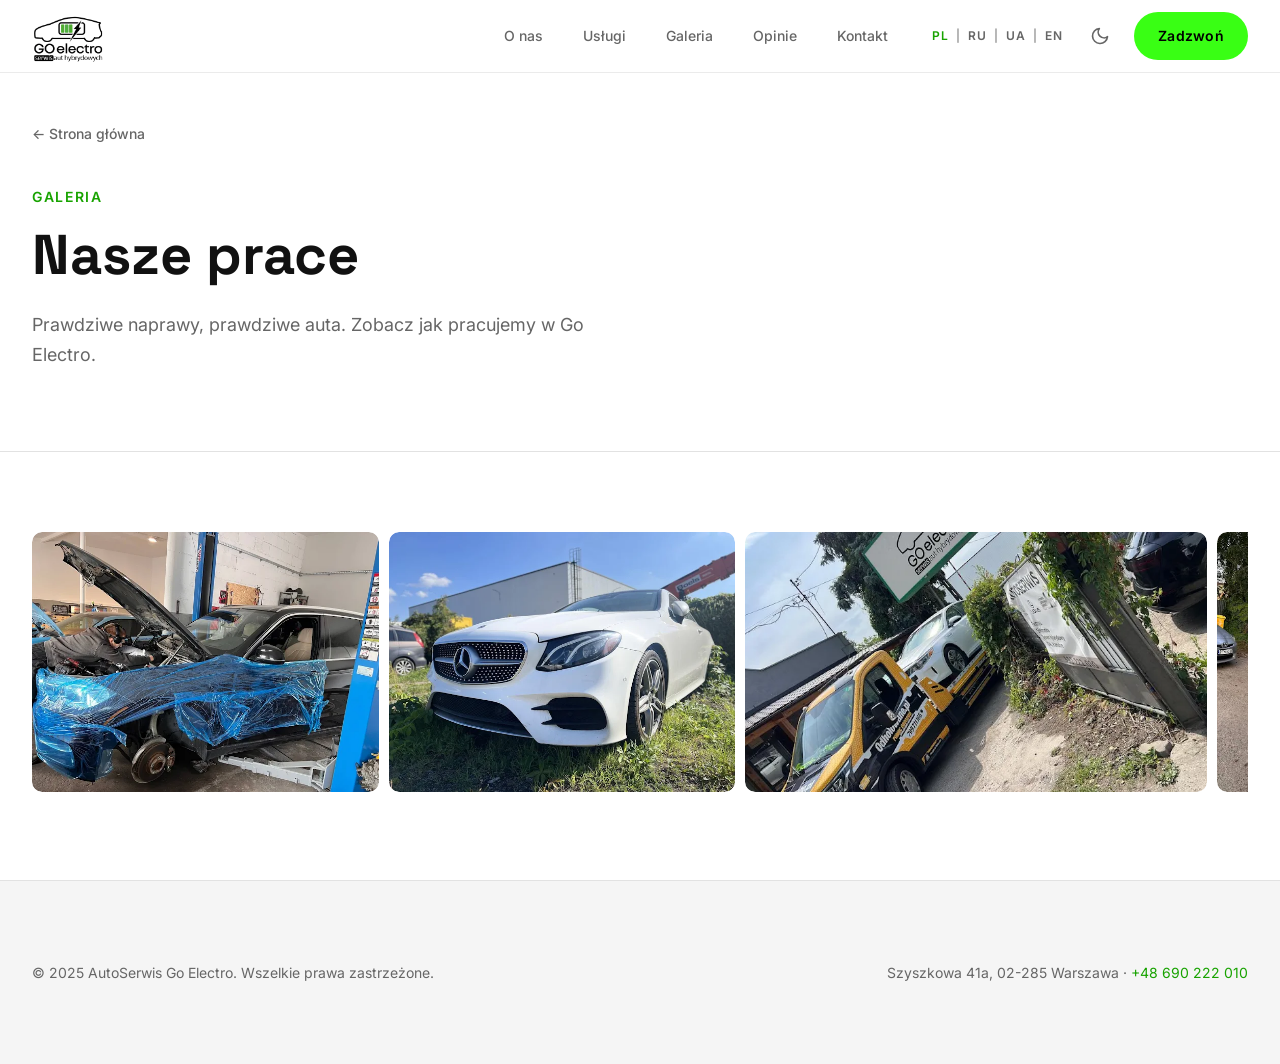
==== commit 42b89c16: "Revert "feat: mobile UX — favicon2, shorts scroll, nav lang buttons, hero title, 2-col layouts" This" ====
--- a/galeria.html
+++ b/galeria.html
@@ -2,8 +2,8 @@
 <html lang="pl" data-theme="light">
 <head>
   <meta charset="UTF-8">
-  <link rel="icon" type="image/png" href="assets/img/favicon2.png">
-  <link rel="apple-touch-icon" href="assets/img/favicon2.png">
+  <link rel="icon" type="image/jpeg" href="assets/img/favicon.jpg">
+  <link rel="apple-touch-icon" href="assets/img/favicon.jpg">
   <meta name="viewport" content="width=device-width, initial-scale=1.0">
   <title>Galeria – AutoSerwis Go Electro Warszawa</title>
   <meta name="description" content="Galeria zdjęć z warsztatu Go Electro – nasze prace, naprawiane auta hybrydowe i elektryczne w Warszawie.">
--- a/css/style.css
+++ b/css/style.css
@@ -283,8 +283,8 @@
 
 /* Dark mode toggle */
 .theme-toggle {
-  width: 44px;
-  height: 44px;
+  width: 36px;
+  height: 36px;
   display: flex;
   align-items: center;
   justify-content: center;
@@ -321,9 +321,6 @@
 .nav__hamburger[aria-expanded="true"] span:nth-child(1) { transform: translateY(7px) rotate(45deg); }
 .nav__hamburger[aria-expanded="true"] span:nth-child(2) { opacity: 0; }
 .nav__hamburger[aria-expanded="true"] span:nth-child(3) { transform: translateY(-7px) rotate(-45deg); }
-
-/* Lang switcher next to hamburger — hidden on desktop, shown on mobile via 960px block */
-.lang-switcher-nav { display: none; }
 
 .nav__mobile {
   display: none;
@@ -711,59 +708,27 @@
 }
 
 /* ============================================================
-   SHORTS — horizontal drag-scroll
-   ============================================================ */
-.shorts-scroll-wrapper {
+   VIDEO
+   ============================================================ */
+.video__grid {
+  display: grid;
+  grid-template-columns: repeat(5, 1fr);
+  gap: var(--sp-md);
+}
+
+.video__item {
   position: relative;
-  cursor: grab;
-}
-.shorts-scroll-wrapper:active { cursor: grabbing; }
-
-.shorts-track {
-  display: flex;
-  gap: 12px;
-  overflow-x: auto;
-  scroll-behavior: smooth;
-  -webkit-overflow-scrolling: touch;
-  scrollbar-width: none;
-  padding-bottom: 4px;
-  user-select: none;
-}
-.shorts-track::-webkit-scrollbar { display: none; }
-
-.short-item {
-  flex-shrink: 0;
-  width: 195px;
+  aspect-ratio: 9 / 16;
+  background: var(--c-surface-2);
   border-radius: var(--r-lg);
   overflow: hidden;
-  background: var(--c-surface-2);
   border: 1px solid var(--c-border);
-  pointer-events: auto;
-}
-.short-item iframe {
-  width: 195px;
-  height: 346px;
+}
+.video__item iframe {
+  position: absolute;
+  inset: 0;
+  width: 100%; height: 100%;
   border: none;
-  display: block;
-}
-
-.shorts-bar {
-  height: 4px;
-  background: var(--c-border);
-  border-radius: 2px;
-  margin-top: 16px;
-  position: relative;
-  overflow: hidden;
-}
-.shorts-thumb {
-  height: 100%;
-  background: var(--c-accent-btn);
-  border-radius: 2px;
-  position: absolute;
-  left: 0;
-  top: 0;
-  width: 30%;
-  transition: left 0.08s linear, width 0.08s linear;
 }
 
 /* ============================================================
@@ -1064,47 +1029,12 @@
    ============================================================ */
 @media (max-width: 1200px) {
   .services__grid { grid-template-columns: repeat(2, 1fr); }
+  .video__grid    { grid-template-columns: repeat(3, 1fr); }
 }
 
 @media (max-width: 960px) {
   .nav__links, .nav__tools { display: none; }
-  .nav__hamburger { display: flex; margin-left: 0; }
-
-  /* Lang switcher in nav, visible on mobile next to hamburger */
-  .lang-switcher-nav {
-    display: flex;
-    gap: 2px;
-    align-items: center;
-    margin-left: auto;
-    margin-right: 6px;
-  }
-  .lang-switcher-nav .lang-btn {
-    font-size: 0.72rem;
-    font-weight: 700;
-    min-height: 36px;
-    min-width: 30px;
-    padding: 4px 7px;
-    border-radius: 6px;
-    color: rgba(255,255,255,0.85);
-    background: transparent;
-    border: 1.5px solid rgba(255,255,255,0.35);
-    letter-spacing: 0.04em;
-  }
-  .lang-switcher-nav .lang-btn.active {
-    color: var(--c-accent-btn);
-    border-color: var(--c-accent-btn);
-    background: rgba(57,255,20,0.10);
-  }
-  .nav.scrolled .lang-switcher-nav .lang-btn {
-    color: var(--c-text-muted);
-    border-color: var(--c-border);
-  }
-  .nav.scrolled .lang-switcher-nav .lang-btn.active {
-    color: var(--c-accent);
-    border-color: var(--c-accent);
-    background: var(--c-accent-glow);
-  }
-
+  .nav__hamburger { display: flex; margin-left: auto; }
   .about__grid   { grid-template-columns: 1fr; gap: var(--sp-xl); }
   .about__video  { position: static; max-width: 360px; margin: 0 auto; }
   .evac__grid    { grid-template-columns: 1fr; }
@@ -1141,7 +1071,7 @@
     border: 2px solid var(--c-border);
     border-radius: 8px;
     background: transparent;
-    color: var(--c-text) !important;
+    color: var(--c-text);
   }
   .nav__mobile-lang .lang-btn.active {
     border-color: var(--c-accent);
@@ -1151,8 +1081,8 @@
 
   /* Hero */
   .hero__title {
-    font-size: clamp(2.2rem, 8vw, 3rem) !important;
-    line-height: 1.15;
+    font-size: clamp(1.8rem, 7vw, 2.8rem) !important;
+    line-height: 1.2;
   }
   .hero__sub { font-size: 0.95rem; margin-bottom: 1.5rem; }
   .hero__actions { flex-direction: column; gap: 12px; }
@@ -1164,13 +1094,13 @@
     justify-content: center;
   }
 
-  /* About — 2-column: text left, video right */
-  .about__grid { grid-template-columns: 3fr 2fr; gap: var(--sp-md); align-items: start; }
+  /* About — column, video centred */
+  .about__grid { grid-template-columns: 1fr; gap: var(--sp-xl); }
   .about__video {
     position: static;
     width: 100%;
-    max-width: none;
-    margin: 0;
+    max-width: 280px;
+    margin: 0 auto;
   }
   .about__video iframe {
     aspect-ratio: 9 / 16;
@@ -1178,15 +1108,15 @@
     height: auto;
   }
 
-  /* Services — 2-col */
-  .services__grid { grid-template-columns: repeat(2, 1fr); }
-  .service-card__img { height: 130px; }
-  .service-card__body { padding: 12px; }
-
-  /* Evac — 2-col */
-  .evac__grid { grid-template-columns: 1fr 1fr; gap: var(--sp-md); align-items: start; }
-  .evac__photo--main { width: 100%; height: 140px; object-fit: cover; }
-  .evac__photos-sm img { width: 100%; height: 90px; object-fit: cover; }
+  /* Services — 1 col */
+  .services__grid { grid-template-columns: 1fr; }
+  .service-card__img { height: 180px; }
+  .service-card__body { padding: 16px; }
+
+  /* Evac */
+  .evac__grid { grid-template-columns: 1fr; }
+  .evac__photo--main,
+  .evac__photos-sm img { width: 100%; height: auto; }
   .evac__photos-sm { grid-template-columns: 1fr; }
 
   /* Gallery */
@@ -1199,6 +1129,9 @@
   /* Contact */
   .contact__grid { grid-template-columns: 1fr; }
   .contact__map iframe { height: 250px; }
+
+  /* Video */
+  .video__grid { grid-template-columns: repeat(2, 1fr); }
 
   /* Footer */
   .footer__top { flex-direction: column; align-items: flex-start; }
@@ -1226,6 +1159,9 @@
   }
 }
 
+@media (max-width: 420px) {
+  .video__grid { grid-template-columns: 1fr; }
+}
 
 /* ============================================================
    MULTILINGUAL TYPOGRAPHY
